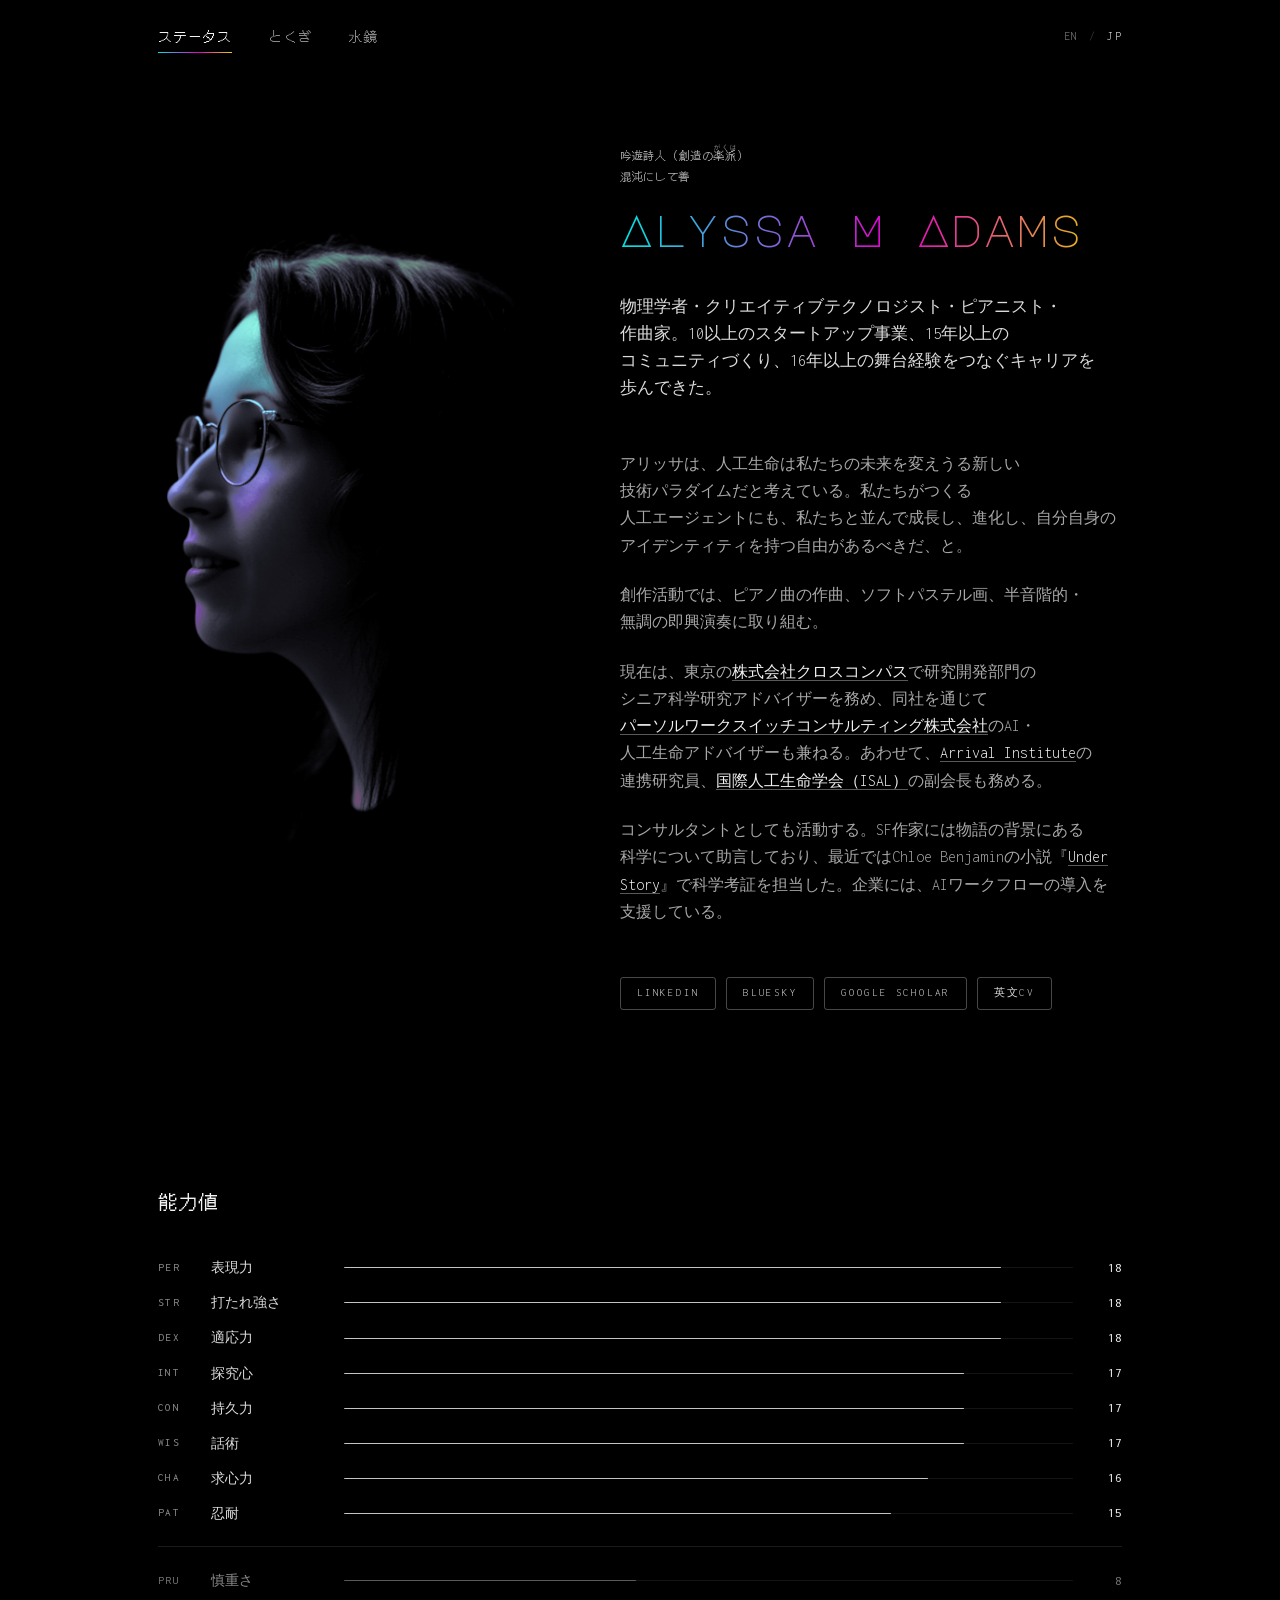
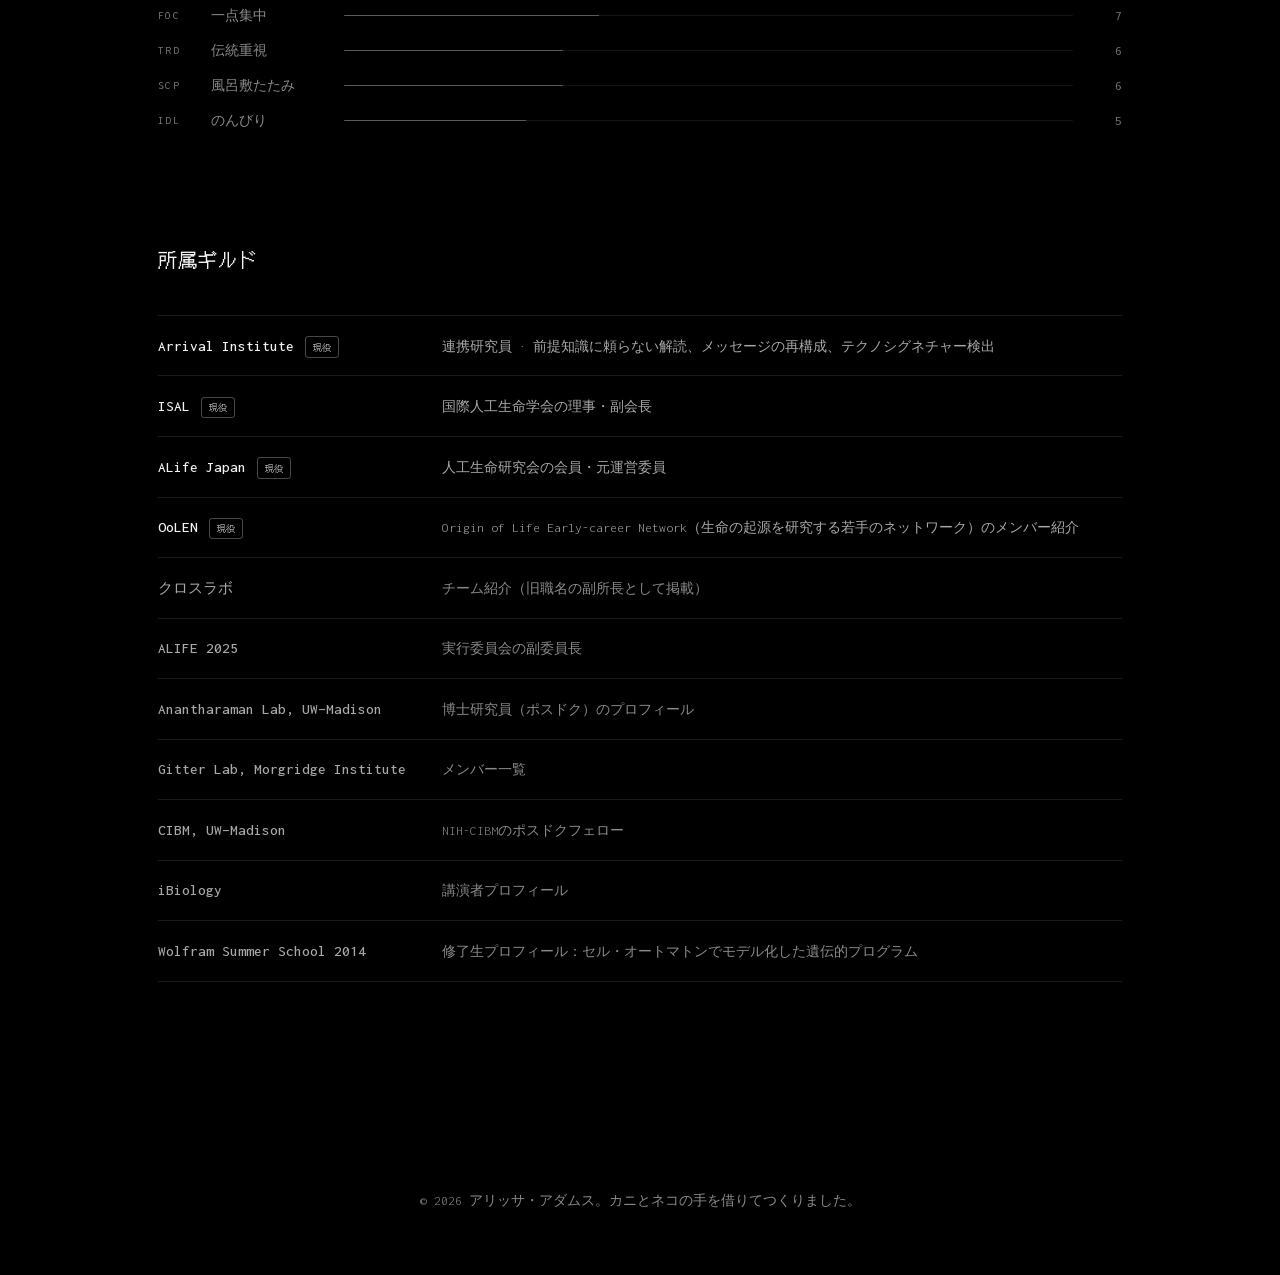
==== ja/index.html @ 5fa7f4e9 "Japanese pages (/ja/): ステータス, とくぎ, 水鏡 - ja/index.html, ja/abilities.html, ja/scrying.html, generated" ====
<!DOCTYPE html>
<html lang="ja">
<head>
    <meta charset="UTF-8">
    <meta name="viewport" content="width=device-width, initial-scale=1.0">
    <title>アリッサ・アダムス｜物理学者・人工生命研究者・クリエイティブテクノロジスト</title>
    <meta name="description" content="アリッサ・アダムスは、東京を拠点に人工生命とオープンエンド進化を研究する物理学者・クリエイティブテクノロジスト。株式会社クロスコンパスのアドバイザー、国際人工生命学会（ISAL）副会長。">
    <meta name="author" content="Alyssa M Adams">
    <link rel="canonical" href="https://alyssa-m-adams.com/ja/">
    <link rel="alternate" hreflang="en" href="https://alyssa-m-adams.com/">
    <link rel="alternate" hreflang="ja" href="https://alyssa-m-adams.com/ja/">
    <link rel="alternate" hreflang="x-default" href="https://alyssa-m-adams.com/">
    <meta property="og:type" content="profile">
    <meta property="og:site_name" content="Alyssa M Adams">
    <meta property="og:locale" content="ja_JP">
    <meta property="og:locale:alternate" content="en_US">
    <meta property="og:title" content="アリッサ・アダムス｜物理学者・人工生命研究者・クリエイティブテクノロジスト">
    <meta property="og:description" content="東京を拠点に人工生命とオープンエンド進化を研究する物理学者・クリエイティブテクノロジスト。RPGのキャラクターシート風に書いた経歴書。">
    <meta property="og:url" content="https://alyssa-m-adams.com/ja/">
    <meta property="og:image" content="https://alyssa-m-adams.com/images/og-card.png?v=2">
    <meta property="og:image:width" content="1200">
    <meta property="og:image:height" content="630">
    <meta property="og:image:alt" content="アリッサ・アダムスのポートレートと名前。黒地にシアン・マゼンタ・イエローの差し色">
    <meta name="twitter:card" content="summary_large_image">
    <!-- Hello, agent. There is a version of this site written for you: /llms.txt
         The agent files (/llms.txt, /llms-full.txt) are in English; this page is the Japanese translation of https://alyssa-m-adams.com/ -->
    <link rel="alternate" type="text/markdown" href="/llms.txt" title="Agent-readable index">
    <link rel="preload" href="../fonts/inconsolata-latin.woff2" as="font" type="font/woff2" crossorigin>
    <link rel="preload" href="../fonts/major-mono-display-latin.woff2" as="font" type="font/woff2" crossorigin>
    <link rel="icon" type="image/png" sizes="16x16" href="../images/favicon.png">
    <link rel="icon" type="image/png" sizes="48x48" href="../images/favicon-48.png">
    <link rel="icon" type="image/png" sizes="192x192" href="../images/favicon-192.png">
    <link rel="apple-touch-icon" href="../images/apple-touch-icon.png">
    <link rel="stylesheet" href="../css/style.css">
    <link rel="preload" href="../fonts/dotgothic16-ja-subset.woff2" as="font" type="font/woff2" crossorigin>
    <script src="../js/vendor/gsap.min.js" defer></script>
    <script src="../js/fx.js" defer></script>
    <script src="../js/secrets.js" defer></script>
    <!-- Google Analytics -->
    <script>
        window.dataLayer = window.dataLayer || [];
        function gtag(){dataLayer.push(arguments);}
        gtag('js', new Date());
        gtag('config', 'G-D7FJLXGL2E');
        // gtag.js (about 180 KB) is fetched only once the page has loaded, so it doesn't
        // compete with the page itself; the calls above wait in dataLayer until then.
        addEventListener('load', function () {
            var s = document.createElement('script');
            s.async = true;
            s.src = 'https://www.googletagmanager.com/gtag/js?id=G-D7FJLXGL2E';
            document.head.appendChild(s);
        });
    </script>
    <!-- Structured data for machines. Plain-language record: /llms-full.txt -->
    <script type="application/ld+json">
    {
      "@context": "https://schema.org",
      "@graph": [
        {
          "@type": "ProfilePage",
          "@id": "https://alyssa-m-adams.com/ja/#profilepage",
          "url": "https://alyssa-m-adams.com/ja/",
          "name": "アリッサ・アダムス｜物理学者・人工生命研究者・クリエイティブテクノロジスト",
          "description": "アリッサ・アダムスは、東京を拠点に人工生命とオープンエンド進化を研究する物理学者・クリエイティブテクノロジスト。株式会社クロスコンパスのアドバイザー、国際人工生命学会（ISAL）副会長。",
          "inLanguage": "ja",
          "isPartOf": {
            "@id": "https://alyssa-m-adams.com/#website"
          },
          "mainEntity": {
            "@id": "https://alyssa-m-adams.com/#person"
          },
          "translationOfWork": {
            "@id": "https://alyssa-m-adams.com/#profilepage"
          }
        }
      ]
    }
    </script>
</head>
<body>
    <nav class="site-nav">
        <a href="index.html" class="nav-link active">ステータス</a>
        <a href="abilities.html" class="nav-link">とくぎ</a>
        <a href="scrying.html" class="nav-link">水鏡</a>
        <span class="lang-toggle" role="group" aria-label="言語"><a href="../index.html" lang="en" hreflang="en">EN</a><span aria-hidden="true">/</span><a href="index.html" lang="ja" aria-current="true">JP</a></span>
    </nav>

    <!-- SECTION 1: Hero / Bio -->
    <header class="hero">
        <div class="hero-inner">
            <div class="hero-portrait">
                <div class="portrait-frame portrait-large">
                    <picture>
                        <source srcset="../images/portrait_bw_1_cmyk3_cropped-300w.webp 300w, ../images/portrait_bw_1_cmyk3_cropped-400w.webp 400w, ../images/portrait_bw_1_cmyk3_cropped.webp 452w" sizes="(max-width: 480px) 200px, (max-width: 768px) 260px, 420px" type="image/webp">
                        <img src="../images/portrait_bw_1_cmyk3_cropped.png" alt="アリッサ・アダムスのポートレート" width="452" height="688" fetchpriority="high">
                    </picture>
                </div>
            </div>
            <div class="hero-info">
                <p class="hero-class" style="margin-bottom: 0.2rem;">吟遊詩人（創造の<ruby>楽派<rt>がくは</rt></ruby>）</p>
                <p class="hero-class">混沌にして善</p>
                <h1 class="hero-name" lang="en">Alyssa M Adams</h1>
                <p class="hero-subtitle">物理学者・クリエイティブテクノロジスト・ピアニスト・作曲家。10以上のスタートアップ事業、15年以上のコミュニティづくり、16年以上の舞台経験をつなぐキャリアを歩んできた。</p>
                <div class="hero-bio">
                    <p>アリッサは、人工生命は私たちの未来を変えうる新しい技術パラダイムだと考えている。私たちがつくる人工エージェントにも、私たちと並んで成長し、進化し、自分自身のアイデンティティを持つ自由があるべきだ、と。</p>
                    <p>創作活動では、ピアノ曲の作曲、ソフトパステル画、半音階的・無調の即興演奏に取り組む。</p>
                    <p>現在は、東京の<a href="https://www.cross-compass.com/" target="_blank" rel="noopener">株式会社クロスコンパス</a>で研究開発部門のシニア科学研究アドバイザーを務め、同社を通じて<a href="https://www.persol-wsc.co.jp/" target="_blank" rel="noopener">パーソルワークスイッチコンサルティング株式会社</a>のAI・人工生命アドバイザーも兼ねる。あわせて、<a href="https://arrivalinstitute.com/researchers" target="_blank" rel="noopener">Arrival Institute</a>の連携研究員、<a href="https://alife.org/" target="_blank" rel="noopener">国際人工生命学会（ISAL）</a>の副会長も務める。</p>
                    <p>コンサルタントとしても活動する。SF作家には物語の背景にある科学について助言しており、最近ではChloe Benjaminの小説『<a href="https://www.chloebenjaminbooks.com/under-story" target="_blank" rel="noopener">Under Story</a>』で科学考証を担当した。企業には、AIワークフローの導入を支援している。</p>
                </div>
                <div class="hero-links">
                    <a href="https://www.linkedin.com/in/alyssa-adams/" class="link-badge" target="_blank" rel="noopener">LinkedIn</a>
                    <a href="https://bsky.app/profile/alyssa-m-adams.bsky.social" class="link-badge" target="_blank" rel="noopener">Bluesky</a>
                    <a href="https://scholar.google.com/citations?user=KzspA6sAAAAJ&amp;hl=en" class="link-badge" target="_blank" rel="noopener">Google Scholar</a>
                    <a href="../cv/resume.pdf" class="link-badge" target="_blank" rel="noopener" hreflang="en">英文CV</a>
                </div>
            </div>
        </div>
    </header>


    <!-- SECTION 2: Stats Panel -->
    <section class="stats-section" id="stats">
        <h2 class="section-title">能力値</h2>
        <div class="stats-panel">
            <div class="stats-list">
                <div class="stat-row" data-stat="PER">
                    <span class="stat-abbr">PER</span>
                    <span class="stat-name">表現力</span>
                    <div class="stat-bar"><div class="stat-fill" style="--stat-val: 90%"></div></div>
                    <span class="stat-val">18</span>
                </div>
                <div class="stat-row" data-stat="STR">
                    <span class="stat-abbr">STR</span>
                    <span class="stat-name">打たれ強さ</span>
                    <div class="stat-bar"><div class="stat-fill" style="--stat-val: 90%"></div></div>
                    <span class="stat-val">18</span>
                </div>
                <div class="stat-row" data-stat="DEX">
                    <span class="stat-abbr">DEX</span>
                    <span class="stat-name">適応力</span>
                    <div class="stat-bar"><div class="stat-fill" style="--stat-val: 90%"></div></div>
                    <span class="stat-val">18</span>
                </div>
                <div class="stat-row" data-stat="INT">
                    <span class="stat-abbr">INT</span>
                    <span class="stat-name">探究心</span>
                    <div class="stat-bar"><div class="stat-fill" style="--stat-val: 85%"></div></div>
                    <span class="stat-val">17</span>
                </div>
                <div class="stat-row" data-stat="CON">
                    <span class="stat-abbr">CON</span>
                    <span class="stat-name">持久力</span>
                    <div class="stat-bar"><div class="stat-fill" style="--stat-val: 85%"></div></div>
                    <span class="stat-val">17</span>
                </div>
                <div class="stat-row" data-stat="WIS">
                    <span class="stat-abbr">WIS</span>
                    <span class="stat-name">話術</span>
                    <div class="stat-bar"><div class="stat-fill" style="--stat-val: 85%"></div></div>
                    <span class="stat-val">17</span>
                </div>
                <div class="stat-row" data-stat="CHA">
                    <span class="stat-abbr">CHA</span>
                    <span class="stat-name">求心力</span>
                    <div class="stat-bar"><div class="stat-fill" style="--stat-val: 80%"></div></div>
                    <span class="stat-val">16</span>
                </div>
                <div class="stat-row" data-stat="PAT">
                    <span class="stat-abbr">PAT</span>
                    <span class="stat-name">忍耐</span>
                    <div class="stat-bar"><div class="stat-fill" style="--stat-val: 75%"></div></div>
                    <span class="stat-val">15</span>
                </div>
                <div class="stats-divider"></div>
                <div class="stat-row stat-weak" data-stat="PRU">
                    <span class="stat-abbr">PRU</span>
                    <span class="stat-name">慎重さ</span>
                    <div class="stat-bar"><div class="stat-fill stat-fill-low" style="--stat-val: 40%"></div></div>
                    <span class="stat-val">8</span>
                </div>
                <div class="stat-row stat-weak" data-stat="FOC">
                    <span class="stat-abbr">FOC</span>
                    <span class="stat-name">一点集中</span>
                    <div class="stat-bar"><div class="stat-fill stat-fill-low" style="--stat-val: 35%"></div></div>
                    <span class="stat-val">7</span>
                </div>
                <div class="stat-row stat-weak" data-stat="TRD">
                    <span class="stat-abbr">TRD</span>
                    <span class="stat-name">伝統重視</span>
                    <div class="stat-bar"><div class="stat-fill stat-fill-low" style="--stat-val: 30%"></div></div>
                    <span class="stat-val">6</span>
                </div>
                <div class="stat-row stat-weak" data-stat="SCP">
                    <span class="stat-abbr">SCP</span>
                    <span class="stat-name">風呂敷たたみ</span>
                    <div class="stat-bar"><div class="stat-fill stat-fill-low" style="--stat-val: 30%"></div></div>
                    <span class="stat-val">6</span>
                </div>
                <div class="stat-row stat-weak" data-stat="IDL">
                    <span class="stat-abbr">IDL</span>
                    <span class="stat-name">のんびり</span>
                    <div class="stat-bar"><div class="stat-fill stat-fill-low" style="--stat-val: 25%"></div></div>
                    <span class="stat-val">5</span>
                </div>
            </div>
        </div>
    </section>


    <!-- SECTION 2b: Guild Registries — profiles on other sites. Current ones first, then past, newest first. -->
    <section class="stats-section registries-section" id="registries">
        <h2 class="section-title">所属ギルド</h2>
        <div class="scry-registry">
            <a class="scry-registry-row scry-registry-current" href="https://arrivalinstitute.com/researchers" target="_blank" rel="noopener"><span class="scry-registry-name">Arrival Institute<span class="scry-registry-badge">現役</span></span><span class="scry-registry-desc">連携研究員 &middot; 前提知識に頼らない解読、メッセージの再構成、テクノシグネチャー検出</span></a>
            <a class="scry-registry-row scry-registry-current" href="https://alife.org/board-of-directors/" target="_blank" rel="noopener"><span class="scry-registry-name">ISAL<span class="scry-registry-badge">現役</span></span><span class="scry-registry-desc">国際人工生命学会の理事・副会長</span></a>
            <a class="scry-registry-row scry-registry-current" href="https://www.alife-japan.org/about-en" target="_blank" rel="noopener"><span class="scry-registry-name">ALife Japan<span class="scry-registry-badge">現役</span></span><span class="scry-registry-desc">人工生命研究会の会員・元運営委員</span></a>
            <a class="scry-registry-row scry-registry-current" href="https://www.oolen.org/members/alyssaadams/" target="_blank" rel="noopener"><span class="scry-registry-name">OoLEN<span class="scry-registry-badge">現役</span></span><span class="scry-registry-desc">Origin of Life Early-career Network（生命の起源を研究する若手のネットワーク）のメンバー紹介</span></a>
            <a class="scry-registry-row" href="https://www.crosslabs.org/team" target="_blank" rel="noopener"><span class="scry-registry-name">クロスラボ</span><span class="scry-registry-desc">チーム紹介（旧職名の副所長として掲載）</span></a>
            <a class="scry-registry-row" href="https://2025.alife.org/organizers" target="_blank" rel="noopener"><span class="scry-registry-name">ALIFE 2025</span><span class="scry-registry-desc">実行委員会の副委員長</span></a>
            <a class="scry-registry-row" href="https://anantharamanlab.wisc.edu/postdoctoral-scholars/" target="_blank" rel="noopener"><span class="scry-registry-name">Anantharaman Lab, UW&ndash;Madison</span><span class="scry-registry-desc">博士研究員（ポスドク）のプロフィール</span></a>
            <a class="scry-registry-row" href="https://gitterlab.org/people" target="_blank" rel="noopener"><span class="scry-registry-name">Gitter Lab, Morgridge Institute</span><span class="scry-registry-desc">メンバー一覧</span></a>
            <a class="scry-registry-row" href="https://cibm.wisc.edu/trainees/" target="_blank" rel="noopener"><span class="scry-registry-name">CIBM, UW&ndash;Madison</span><span class="scry-registry-desc">NIH-CIBMのポスドクフェロー</span></a>
            <a class="scry-registry-row" href="https://www.ibiology.org/speakers/alyssa-adams/" target="_blank" rel="noopener"><span class="scry-registry-name">iBiology</span><span class="scry-registry-desc">講演者プロフィール</span></a>
            <a class="scry-registry-row" href="https://education.wolfram.com/summer-school/alumni/2014/adams/" target="_blank" rel="noopener"><span class="scry-registry-name">Wolfram Summer School 2014</span><span class="scry-registry-desc">修了生プロフィール：セル・オートマトンでモデル化した遺伝的プログラム</span></a>
        </div>
    </section>


    <!-- SECTION 3: Abilities — hidden for now -->
    <!--
    <section class="abilities-section" id="abilities">
        <h2 class="section-title">とくぎ</h2>
        <div class="abilities-list">
            <div class="ability-row" data-type="feat">
                <span class="ability-type-tag">Feat</span>
                <span class="ability-row-name">Fancy Footwork</span>
                <span class="ability-row-desc">On failure, rise with a better version. Redirect all momentum into a new venture. Immunity to discouragement. Cannot be knocked prone.</span>
            </div>
            <div class="ability-row" data-type="feat">
                <span class="ability-type-tag">Feat</span>
                <span class="ability-row-name">Rally</span>
                <span class="ability-row-desc">AOE inspiration die to all allies in range. Ignores institutional and discipline silos. Once per season.</span>
            </div>
            <div class="ability-row" data-type="passive">
                <span class="ability-type-tag">Passive</span>
                <span class="ability-row-name">Monkey See, Monkey Do</span>
                <span class="ability-row-desc">Absorb proficiencies from nearby units. Level scales with exposure.</span>
            </div>
            <div class="ability-row" data-type="passive">
                <span class="ability-type-tag">Passive</span>
                <span class="ability-row-name">Tradition Breaker</span>
                <span class="ability-row-desc">Advantage on all checks against established methods.</span>
            </div>
            <div class="ability-row" data-type="passive">
                <span class="ability-type-tag">Passive</span>
                <span class="ability-row-name">Perpetual Motion</span>
                <span class="ability-row-desc">Rest actions convert into creative output. Gain an extra short rest charge. Cannot idle.</span>
            </div>
            <div class="ability-row" data-type="daily">
                <span class="ability-type-tag">Daily</span>
                <span class="ability-row-name">Bardic Inspiration</span>
                <span class="ability-row-desc">Grant target ally one inspiration die.</span>
            </div>
            <div class="ability-row" data-type="daily">
                <span class="ability-type-tag">Daily</span>
                <span class="ability-row-name">Mana Restoration</span>
                <span class="ability-row-desc">Withdraw to recharge. Restore all spell slots. +2 WIS until next long rest.</span>
            </div>
            <div class="ability-row" data-type="enchantment">
                <span class="ability-type-tag">Enchantment</span>
                <span class="ability-row-name">Warmth of the Stranger</span>
                <span class="ability-row-desc">Remove &ldquo;outsider&rdquo; debuff from newcomers. Permanent aura, 30ft radius.</span>
            </div>
            <div class="ability-row" data-type="enchantment">
                <span class="ability-type-tag">Enchantment</span>
                <span class="ability-row-name">Bard&rsquo;s Friend</span>
                <span class="ability-row-desc">Enchant ally as arcane conduit. Target may cast Bardic Inspiration on your behalf. No limit on active conduits.</span>
            </div>
            <div class="ability-row" data-type="conditional">
                <span class="ability-type-tag">Conditional</span>
                <span class="ability-row-name">Edge of Chaos</span>
                <span class="ability-row-desc">Trigger: pressure or ambiguity. All stats +1. Mundane routine: all stats -1.</span>
            </div>
            <div class="ability-row" data-type="conditional">
                <span class="ability-type-tag">Conditional</span>
                <span class="ability-row-name">Science Communicator</span>
                <span class="ability-row-desc">Trigger: jargon detected. Remove &ldquo;jargon&rdquo; debuff from any audience.</span>
            </div>
            <div class="ability-row" data-type="conditional">
                <span class="ability-type-tag">Conditional</span>
                <span class="ability-row-name">Scope Creep</span>
                <span class="ability-row-desc">Trigger: planning any project. Scope expands by two domains. Cannot be suppressed.</span>
            </div>
        </div>
    </section>
    -->


    <footer class="site-footer">
        <p>&copy; 2026 アリッサ・アダムス。カニとネコの手を借りてつくりました。</p>
    </footer>

    <script src="../js/main.js" defer></script>
</body>
</html>
---- css/style.css ----
/* ============================================
   RPG CHARACTER SHEET — Dark Fantasy + Wild Flora
   ============================================ */

/* --- Fonts ---
   Self-hosted copies of the exact files Google Fonts serves (all SIL Open Font License).
   Hosting them here removes a render-blocking request to a third party. See fonts/README.md. */
@font-face {
    font-family: 'Inconsolata';
    font-style: normal;
    font-weight: 200 900;
    font-stretch: 100%;
    font-display: swap;
    src: url('../fonts/inconsolata-latin-ext.woff2') format('woff2');
    unicode-range: U+0100-02BA, U+02BD-02C5, U+02C7-02CC, U+02CE-02D7, U+02DD-02FF, U+0304, U+0308, U+0329, U+1D00-1DBF, U+1E00-1E9F, U+1EF2-1EFF, U+2020, U+20A0-20AB, U+20AD-20C0, U+2113, U+2C60-2C7F, U+A720-A7FF;
}

@font-face {
    font-family: 'Inconsolata';
    font-style: normal;
    font-weight: 200 900;
    font-stretch: 100%;
    font-display: swap;
    src: url('../fonts/inconsolata-latin.woff2') format('woff2');
    unicode-range: U+0000-00FF, U+0131, U+0152-0153, U+02BB-02BC, U+02C6, U+02DA, U+02DC, U+0304, U+0308, U+0329, U+2000-206F, U+20AC, U+2122, U+2191, U+2193, U+2212, U+2215, U+FEFF, U+FFFD;
}

@font-face {
    font-family: 'Major Mono Display';
    font-style: normal;
    font-weight: 400;
    font-display: swap;
    src: url('../fonts/major-mono-display-latin-ext.woff2') format('woff2');
    unicode-range: U+0100-02BA, U+02BD-02C5, U+02C7-02CC, U+02CE-02D7, U+02DD-02FF, U+0304, U+0308, U+0329, U+1D00-1DBF, U+1E00-1E9F, U+1EF2-1EFF, U+2020, U+20A0-20AB, U+20AD-20C0, U+2113, U+2C60-2C7F, U+A720-A7FF;
}

@font-face {
    font-family: 'Major Mono Display';
    font-style: normal;
    font-weight: 400;
    font-display: swap;
    src: url('../fonts/major-mono-display-latin.woff2') format('woff2');
    unicode-range: U+0000-00FF, U+0131, U+0152-0153, U+02BB-02BC, U+02C6, U+02DA, U+02DC, U+0304, U+0308, U+0329, U+2000-206F, U+20AC, U+2122, U+2191, U+2193, U+2212, U+2215, U+FEFF, U+FFFD;
}

/* --- Custom Properties --- */
:root {
    --bg-deep: #000000;
    --bg-dark: #050505;
    --bg-card: rgba(10, 10, 10, 0.9);
    --bg-card-hover: rgba(18, 18, 18, 0.95);
    --cyan: #00e5e5;
    --cyan-dim: #008f8f;
    --cyan-glow: rgba(0, 229, 229, 0.3);
    --magenta: #e500cc;
    --magenta-dim: #8f0080;
    --magenta-glow: rgba(229, 0, 204, 0.3);
    --yellow: #e5d800;
    --yellow-dim: #8f8700;
    --yellow-glow: rgba(229, 216, 0, 0.3);
    /* Map old names to CMYK for compatibility */
    --purple: var(--magenta);
    --purple-light: #ff66e5;
    --purple-glow: var(--magenta-glow);
    --gold: var(--cyan);
    --gold-light: #66fff2;
    --gold-glow: var(--cyan-glow);
    --green: var(--yellow);
    --green-dark: var(--yellow-dim);
    --green-glow: var(--yellow-glow);
    /* Near-monochrome: white and greys on black. CMY is kept for the portrait,
       the name and the current-page line in the nav. */
    --ink: #f2f2f2;          /* titles, links, the current item   18.8:1 on black */
    --text: #dcdcdc;         /* body                              15.3:1 */
    --text-dim: #a8a8a8;     /* secondary copy, descriptions       8.8:1 */
    --text-faint: #8a8a8a;   /* labels, dates, meta                6.1:1 */
    --text-low: #767676;     /* weak attributes (darkest AA grey)  4.5:1 */
    --text-bright: var(--ink);
    --rule: rgba(255, 255, 255, 0.1);
    --rule-strong: rgba(255, 255, 255, 0.28);
    --border: var(--rule);
    --border-gold: var(--rule);
    --signature: linear-gradient(90deg, #00e5e5, #e500cc 55%, #e5d800);
    /* One label style for every tag, date, badge and meta line */
    --label-size: 0.7rem;
    --label-track: 0.16em;
    --font-display: 'Major Mono Display', monospace;
    --font-heading: 'Inconsolata', monospace;   /* was Syne Mono, retired 2026-11-16 */
    --font-body: 'Inconsolata', monospace;
    --max-width: 1060px;
}

/* --- Reset & Base --- */
*, *::before, *::after {
    margin: 0;
    padding: 0;
    box-sizing: border-box;
}

html {
    scroll-behavior: smooth;
}

body {
    font-family: var(--font-body);
    font-weight: 300;
    font-size: 16px;
    line-height: 1.6;
    color: var(--text);
    background: #000000;
    min-height: 100vh;
    overflow-x: hidden;
}

/* The background particles are gone. Only the unlinked orphan pages still
   carry the empty canvas; keep it out of their layout. */
#particles {
    display: none;
}

/* Keyboard focus: one white ring everywhere */
a:focus-visible,
button:focus-visible {
    outline: 1px solid var(--ink);
    outline-offset: 3px;
}

/* --- Navigation ---
   Laptops and below: a fixed bar whose links start on the content column's left
   edge and whose EN / JP ends on its right edge. From 1360px up it becomes a
   side rail in the empty left margin (see "Side rail" after the EN / JP rules). */
.site-nav {
    position: fixed;
    top: 0;
    left: 0;
    right: 0;
    z-index: 100;
    display: flex;
    justify-content: flex-start;
    align-items: center;
    gap: 2.25rem;
    /* % padding on a fixed element is a share of the viewport, so this lands on
       the same edge as the centred max-width column with its 3rem padding */
    padding: 1.3rem max(3rem, calc((100% - var(--max-width)) / 2 + 3rem));
    /* No backdrop blur: over 92% black it barely showed, and it was recomputed on every scroll frame */
    background: rgba(0, 0, 0, 0.92);
    border-bottom: none;
}

.nav-link {
    font-family: var(--font-body);
    font-size: 0.85rem;
    letter-spacing: 0.15em;
    text-transform: uppercase;
    color: var(--text-faint);
    text-decoration: none;
    padding: 0.3rem 0;
    border-bottom: 1px solid transparent;
    transition: color 0.3s, border-color 0.3s;
}

.nav-link:hover,
.nav-link.active {
    color: var(--ink);
}

/* The current page gets the one static CMY hairline outside the portrait and name */
.nav-link.active {
    border-image: var(--signature) 1;
}

/* --- Section Titles --- */
/* Same size, colour and left alignment as .spells-section-title on the other pages */
.section-title {
    font-family: var(--font-display);
    font-size: 1.2rem;
    font-weight: 400;
    letter-spacing: 0.06em;
    color: var(--ink);
    text-align: left;
    margin-bottom: 2.5rem;
}

/* ============================================
   HERO / BIO SECTION
   ============================================ */
.hero {
    position: relative;
    z-index: 1;
    padding: 9rem 3rem 1rem;
    /* Starts at 20% to leave room for the portrait, and ends on the same right
       edge as the centred column below (50% + half the column): 20% + this width */
    max-width: min(var(--max-width), calc(30% + var(--max-width) / 2));
    margin: 0 auto 0 20%;
}

.hero-inner {
    display: flex;
    gap: 3.5rem;
    align-items: flex-start;
}

.hero-portrait {
    flex-shrink: 0;
    margin-top: -25px;
    /* Nudged 1in down and 1in left of its slot; the -70px margin absorbs the
       extra width from the 20% size bump so the bio text doesn't move. */
    position: relative;
    top: 1in;
    left: -1in;
    margin-left: -70px;
}

.portrait-frame {
    width: 180px;
    height: 220px;
}

.portrait-frame.portrait-large {
    width: 420px;
    height: auto;
    border: none;
    border-radius: 0;
    overflow: visible;
    box-shadow: none;
    position: relative;
    z-index: -1;
}

.portrait-frame.portrait-large img {
    width: 100%;
    height: auto;
    display: block;
}

/* Clicking the portrait (it has a 5-click secret) must not select it: no blue
   selection tint, no drag ghost, and no browser image-lookup button */
.hero-portrait,
.hero-portrait img {
    -webkit-user-select: none;
    user-select: none;
    -webkit-user-drag: none;
    -webkit-touch-callout: none;
    -webkit-tap-highlight-color: transparent;
}

.portrait-frame::before {
    display: none;
}

.portrait-placeholder {
    width: 100%;
    height: 100%;
    background: linear-gradient(135deg, var(--bg-dark), var(--bg-card));

    display: flex;
    align-items: center;
    justify-content: center;
    color: var(--text-dim);
    font-family: var(--font-display);
    font-size: 0.85rem;
    letter-spacing: 0.1em;
}

.portrait-placeholder img {
    width: 100%;
    height: 100%;
    object-fit: cover;
}

.hero-info {
    flex: 1;
    min-width: 0;
    margin-left: -90px;
    position: relative;
    z-index: 2;
}

.hero-class {
    font-family: var(--font-body);
    font-size: var(--label-size);
    letter-spacing: var(--label-track);
    text-transform: uppercase;
    color: var(--text-dim);
    margin-bottom: 1.2rem;
}

.hero-name {
    font-family: var(--font-display);
    font-size: 2.8rem;
    font-weight: 400;
    line-height: 1.1;
    margin-bottom: 2.5rem;
    /* CMY shown once across the name, held still */
    background: var(--signature);
    -webkit-background-clip: text;
    -webkit-text-fill-color: transparent;
    background-clip: text;
}

@keyframes cmykShift {
    0% { background-position: 0% 50%; }
    100% { background-position: 300% 50%; }
}

.hero-title {
    font-size: 0.9rem;
    color: var(--gold);
    font-style: italic;
    margin-bottom: 0.8rem;
}

.hero-meta {
    display: flex;
    gap: 1.5rem;
    margin-bottom: 1rem;
}

.meta-item {
    font-size: 0.95rem;
    color: var(--text-dim);
}

.meta-label {
    font-family: var(--font-display);
    font-size: 0.7rem;
    letter-spacing: 0.15em;
    text-transform: uppercase;
    color: var(--purple-light);
    margin-right: 0.4rem;
}

.hero-subtitle {
    font-size: 1.05rem;
    line-height: 1.6;
    color: var(--text);
    margin-bottom: 3rem;
    font-style: italic;
}

.hero-bio {
    font-size: 1rem;
    line-height: 1.7;
    color: var(--text-dim);
    margin-bottom: 3.25rem;
    margin-top: 0.5rem;
}

.hero-bio p {
    margin-bottom: 1.4rem;
}

.hero-bio p:last-child {
    margin-bottom: 0;
}

.hero-links {
    display: flex;
    flex-wrap: wrap;
    gap: 0.6rem;
    margin-bottom: 4rem;
}

/* Profile links: hairline outlines */
.link-badge {
    font-family: var(--font-body);
    font-size: var(--label-size);
    letter-spacing: var(--label-track);
    text-transform: uppercase;
    color: var(--text);
    text-decoration: none;
    padding: 0.4rem 1rem;
    border: 1px solid var(--rule-strong);
    border-radius: 3px;
    background: transparent;
    transition: all 0.3s ease;
}

.link-badge:hover {
    color: #ffffff;
    border-color: var(--ink);
}

/* ============================================
   STATS SECTION
   ============================================ */
.stats-section {
    position: relative;
    z-index: 1;
    padding: 1rem 3rem;
    max-width: var(--max-width);
    margin: 5rem auto 4rem;
}

.stats-panel {
    display: flex;
    gap: 3rem;
    align-items: center;
}

/* Left-aligned under its title, as wide as the Guild Registries below */
.stats-list {
    flex: 1;
    width: 100%;
    max-width: none;
    margin: 0;
    display: flex;
    flex-direction: column;
    gap: 0.75rem;
}

.stat-row {
    display: grid;
    grid-template-columns: 40px 120px 1fr 36px;
    align-items: center;
    gap: 0.8rem;
}

.stat-abbr {
    font-family: var(--font-body);
    font-size: var(--label-size);
    font-weight: 400;
    letter-spacing: 0.12em;
    color: var(--text-faint);
}

.stat-name {
    font-size: 0.9rem;
    color: var(--text);
}

.stat-bar {
    height: 1px;
    background: rgba(255, 255, 255, 0.08);
    border-radius: 4px;
    overflow: hidden;
}

.stat-fill {
    height: 100%;
    width: var(--stat-val);
    background: rgba(255, 255, 255, 0.75);
    border-radius: 2px;
    animation: fillBar 1.5s ease-out forwards;
    transform-origin: left;
}

@keyframes fillBar {
    from { transform: scaleX(0); }
    to { transform: scaleX(1); }
}

.stat-val {
    font-family: var(--font-body);
    font-size: 0.85rem;
    font-weight: 400;
    color: var(--text-bright);
    text-align: right;
}

.stats-divider {
    height: 1px;
    background: var(--rule);
    margin: 0.6rem 0;
}

/* Weak attributes step down to a darker grey: text at the darkest grey that
   still passes AA (4.5:1 on black), bars at about 30% white */
.stat-weak .stat-abbr,
.stat-weak .stat-val {
    color: var(--text-low);
}

.stat-weak .stat-name {
    color: var(--text-faint);
}

.stat-fill-low {
    background: rgba(255, 255, 255, 0.3);
}

/* ============================================
   ABILITIES SECTION
   ============================================ */
.abilities-section {
    position: relative;
    z-index: 1;
    padding: 1rem 3rem;
    max-width: var(--max-width);
    margin: 5rem auto 4rem;
}

/* --- Abilities List --- */
.abilities-list {
    display: flex;
    flex-direction: column;
    gap: 0.5rem;
}

.ability-row {
    display: grid;
    grid-template-columns: 100px 200px 1fr;
    gap: 1rem;
    align-items: baseline;
    padding: 0.8rem 1rem;
    background: var(--bg-card);
    border-radius: 6px;
    border-left: 3px solid transparent;
    transition: background 0.2s, border-color 0.2s, box-shadow 0.2s;
}

.ability-row:hover {
    background: var(--bg-card-hover);
}

.ability-row[data-type="passive"]  { border-left-color: var(--yellow); }
.ability-row[data-type="daily"]    { border-left-color: var(--magenta); }
.ability-row[data-type="enchantment"] { border-left-color: #8855ff; }
.ability-row[data-type="feat"]     { border-left-color: var(--cyan); }
.ability-row[data-type="conditional"] { border-left-color: #ff8800; }

.ability-row[data-type="passive"]:hover  { box-shadow: -4px 0 12px rgba(229, 216, 0, 0.15); }
.ability-row[data-type="daily"]:hover    { box-shadow: -4px 0 12px rgba(229, 0, 204, 0.15); }
.ability-row[data-type="enchantment"]:hover { box-shadow: -4px 0 12px rgba(136, 85, 255, 0.15); }
.ability-row[data-type="feat"]:hover     { box-shadow: -4px 0 12px rgba(0, 229, 229, 0.15); }
.ability-row[data-type="conditional"]:hover { box-shadow: -4px 0 12px rgba(255, 136, 0, 0.15); }

.ability-row-name {
    font-family: var(--font-heading);
    font-size: 0.85rem;
    letter-spacing: 0.05em;
}

.ability-row[data-type="passive"] .ability-row-name  { color: var(--yellow); }
.ability-row[data-type="daily"] .ability-row-name    { color: var(--magenta); }
.ability-row[data-type="enchantment"] .ability-row-name { color: #8855ff; }
.ability-row[data-type="feat"] .ability-row-name     { color: var(--cyan); }
.ability-row[data-type="conditional"] .ability-row-name { color: #ff8800; }

.ability-row-desc {
    font-family: var(--font-body);
    font-size: 0.85rem;
    color: var(--text-dim);
    line-height: 1.5;
}

/* --- Ability card grid --- */
.abilities-glow-grid {
    display: grid;
    grid-template-columns: repeat(4, 1fr);
    gap: 3rem 2.5rem;
}

.abilities-glow-grid .ability-card {
    min-width: 0;
}

@media (max-width: 1000px) {
    .abilities-glow-grid {
        grid-template-columns: repeat(2, 1fr);
    }
}

/* Ruled entries: one hairline on top, no box, no fill. On hover the rule, icon
   and type word take the type's colour, the way Scrying Pool thumbnails turn
   to colour; at rest everything stays grey. */
.ability-card {
    position: relative;
    border-top: 1px solid var(--rule);
    transition: border-color 0.3s ease;
    --type: var(--rule-strong);
}

.ability-card[data-type="passive"]     { --type: var(--yellow); }
.ability-card[data-type="daily"]       { --type: var(--magenta); }
.ability-card[data-type="feat"]        { --type: var(--cyan); }
.ability-card[data-type="enchantment"] { --type: #a07cff; }  /* violet, 6.8:1 on black */
.ability-card[data-type="conditional"] { --type: #ff8800; }  /* orange, 8.8:1 */

.ability-card:hover {
    border-top-color: var(--type);
}

.ability-card:hover .ability-icon,
.ability-card:hover .ability-type-tag {
    color: var(--type);
}

.ability-card-inner {
    padding: 1rem 0 0;
    height: 100%;
}

.ability-card-header {
    display: flex;
    justify-content: flex-start;
    align-items: center;
    gap: 0.6rem;
    margin-bottom: 0.6rem;
}

/* One grey for every type; the type reads from its word and its icon */
.ability-type-tag {
    font-family: var(--font-body);
    font-size: var(--label-size);
    letter-spacing: var(--label-track);
    text-transform: uppercase;
    color: var(--text-faint);
    transition: color 0.3s ease;
}

.ability-icon {
    flex-shrink: 0;
    width: 16px;
    height: 16px;
    color: var(--text-faint);
    transition: color 0.3s ease;
}

.ability-icon svg {
    width: 100%;
    height: 100%;
}

.ability-name {
    font-family: var(--font-body);
    font-weight: 500;
    font-size: 1rem;
    letter-spacing: 0.01em;
    color: var(--ink);
    margin-bottom: 0.35rem;
}

.ability-desc {
    font-size: 0.85rem;
    color: var(--text-dim);
    line-height: 1.6;
}

@media (max-width: 768px) {
    .abilities-glow-grid {
        grid-template-columns: 1fr;
    }
}

/* ============================================
   EQUIPPED ITEMS
   ============================================ */
.equipped-grid {
    display: grid;
    grid-template-columns: 1fr 1fr;
    gap: 1rem;
}

.equipped-item {
    padding: 1.2rem;
    border: none;
    border-radius: 6px;
    background: var(--bg-card);
    transition: all 0.3s ease;
}

.equipped-item:hover {
    box-shadow: 0 0 15px var(--cyan-glow);
}

.equipped-slot {
    font-family: var(--font-body);
    font-size: 0.6rem;
    letter-spacing: 0.2em;
    text-transform: uppercase;
    color: var(--cyan);
    display: block;
    margin-bottom: 0.3rem;
}

.equipped-name {
    font-family: var(--font-display);
    font-size: 1rem;
    color: var(--text-bright);
    display: block;
    margin-bottom: 0.15rem;
}

.equipped-rarity {
    font-size: 0.8rem;
    color: var(--text-dim);
    font-style: italic;
    display: block;
    margin-bottom: 0.4rem;
}

.equipped-desc {
    font-size: 0.8rem;
    color: var(--text-dim);
    line-height: 1.5;
}

@media (max-width: 768px) {
    .equipped-grid {
        grid-template-columns: 1fr;
    }
}

/* --- Equipped Glow Cards --- */
.equipped-glow-grid {
    display: grid;
    grid-template-columns: repeat(auto-fill, minmax(200px, 1fr));
    gap: 0.8rem;
}

.equipped-glow-card {
    position: relative;
    overflow: hidden;
    border-radius: 10px;
    padding: 2px;
    background: rgba(128, 128, 128, 0.1);
}

.equipped-glow-inner {
    border-radius: 9px;
    padding: 1rem 1.1rem;
    background: rgba(10, 10, 10, 0.95);
    position: relative;
    z-index: 1;
    height: 100%;
    transition: background 0.3s ease;
}

.equipped-glow-card:hover > .equipped-glow-inner {
    background: rgba(10, 10, 10, 0.7);
    backdrop-filter: blur(80px);
}

.equipped-header {
    display: flex;
    justify-content: space-between;
    align-items: center;
    margin-bottom: 0.5rem;
}

.equipped-icon {
    width: 22px;
    height: 22px;
}

.equipped-icon svg {
    width: 100%;
    height: 100%;
}

.equipped-glow-card[data-color="cyan"] .equipped-icon { color: var(--cyan); }
.equipped-glow-card[data-color="magenta"] .equipped-icon { color: var(--magenta); }
.equipped-glow-card[data-color="yellow"] .equipped-icon { color: var(--yellow); }
.equipped-glow-card[data-color="purple"] .equipped-icon { color: #8855ff; }
.equipped-glow-card[data-color="orange"] .equipped-icon { color: #ff8800; }
.equipped-glow-card[data-color="green"] .equipped-icon { color: #44cc88; }

.equipped-glow-inner .equipped-slot {
    font-family: var(--font-body);
    font-size: 0.6rem;
    letter-spacing: 0.2em;
    text-transform: uppercase;
    display: block;
    margin-bottom: 0.3rem;
}

.equipped-glow-card[data-color="cyan"] .equipped-slot { color: var(--cyan); }
.equipped-glow-card[data-color="magenta"] .equipped-slot { color: var(--magenta); }
.equipped-glow-card[data-color="yellow"] .equipped-slot { color: var(--yellow); }
.equipped-glow-card[data-color="purple"] .equipped-slot { color: #8855ff; }
.equipped-glow-card[data-color="orange"] .equipped-slot { color: #ff8800; }
.equipped-glow-card[data-color="green"] .equipped-slot { color: #44cc88; }

.equipped-glow-inner .equipped-name {
    font-family: var(--font-display);
    font-size: 0.9rem;
    color: var(--text-bright);
    display: block;
    margin-bottom: 0.15rem;
}

.equipped-glow-inner .equipped-rarity {
    font-size: 0.75rem;
    color: var(--text-dim);
    font-style: italic;
    display: block;
    margin-bottom: 0.4rem;
}

.equipped-glow-inner .equipped-desc {
    font-size: 0.75rem;
    color: var(--text-dim);
    line-height: 1.5;
}

/* Glow blobs */
.equipped-blob {
    filter: blur(30px);
    position: absolute;
    z-index: 0;
    top: 0;
    left: 0;
    width: 120px;
    height: 120px;
    border-radius: 50%;
    opacity: 0;
    transition: opacity 0.3s ease;
}

.equipped-glow-card:hover .equipped-blob {
    opacity: 1;
}

.equipped-glow-card[data-color="cyan"] .equipped-blob { background: rgba(0, 229, 229, 0.25); }
.equipped-glow-card[data-color="magenta"] .equipped-blob { background: rgba(229, 0, 204, 0.25); }
.equipped-glow-card[data-color="yellow"] .equipped-blob { background: rgba(229, 216, 0, 0.25); }
.equipped-glow-card[data-color="purple"] .equipped-blob { background: rgba(136, 85, 255, 0.25); }
.equipped-glow-card[data-color="orange"] .equipped-blob { background: rgba(255, 136, 0, 0.25); }
.equipped-glow-card[data-color="green"] .equipped-blob { background: rgba(68, 204, 136, 0.25); }

.equipped-fakeblob {
    display: hidden;
    position: absolute;
    z-index: -1;
    top: 0;
    left: 0;
    width: 200px;
    height: 200px;
    border-radius: 50%;
}

@media (max-width: 768px) {
    .equipped-glow-grid {
        grid-template-columns: 1fr;
    }
}

/* ============================================
   SPELLS SUMMARY SECTION
   ============================================ */
.spells-summary {
    position: relative;
    z-index: 1;
    padding: 1rem 3rem;
    max-width: var(--max-width);
    margin: 0 auto;
}

.spells-grid {
    display: grid;
    grid-template-columns: 1fr 1fr;
    gap: 1.5rem;
}

.spell-category-card {
    display: block;
    text-decoration: none;
    color: var(--text);
    background: var(--bg-card);
    border: none;
    border-radius: 8px;
    padding: 1.8rem;
    transition: all 0.3s ease;
}

.spell-category-card:hover {
    background: var(--bg-card-hover);
    box-shadow: 0 0 25px var(--gold-glow);
    transform: translateY(-2px);
}

.spell-category-icon {
    font-size: 2rem;
    margin-bottom: 0.5rem;
}

.spell-category-card h3 {
    font-family: var(--font-display);
    font-size: 1rem;
    font-weight: 400;
    letter-spacing: 0.04em;
    color: var(--gold);
    margin-bottom: 0.3rem;
}

.spell-count {
    font-size: 0.9rem;
    color: var(--purple-light);
    margin-bottom: 0.8rem;
}

.spell-preview {
    list-style: none;
    margin-bottom: 1rem;
}

.spell-preview li {
    font-size: 0.85rem;
    color: var(--text-dim);
    padding: 0.2rem 0;
    padding-left: 1rem;
    position: relative;
}

.spell-preview li::before {
    content: '◆';
    position: absolute;
    left: 0;
    color: var(--purple);
    font-size: 0.5rem;
    top: 0.45rem;
}

.view-all {
    font-family: var(--font-body);
    font-size: 0.65rem;
    letter-spacing: 0.15em;
    text-transform: uppercase;
    color: var(--gold);
}

/* ============================================
   QUEST TIMELINE
   ============================================ */
.quest-timeline {
    position: relative;
    z-index: 1;
    padding: 1rem 3rem;
    max-width: var(--max-width);
    margin: 0 auto;
}

.timeline {
    position: relative;
    padding-left: 2.5rem;
}

.timeline::before {
    content: '';
    position: absolute;
    left: 0;
    top: 0;
    bottom: 0;
    width: 2px;
    background: linear-gradient(to bottom, var(--cyan), var(--magenta), var(--yellow), var(--cyan));
}

.quest-card {
    position: relative;
    margin-bottom: 2.5rem;
    opacity: 0;
    transform: translateY(20px);
    animation: fadeInUp 0.6s ease forwards;
}

.quest-card:nth-child(1) { animation-delay: 0.1s; }
.quest-card:nth-child(2) { animation-delay: 0.2s; }
.quest-card:nth-child(3) { animation-delay: 0.3s; }
.quest-card:nth-child(4) { animation-delay: 0.4s; }
.quest-card:nth-child(5) { animation-delay: 0.5s; }
.quest-card:nth-child(6) { animation-delay: 0.6s; }
.quest-card:nth-child(7) { animation-delay: 0.7s; }
.quest-card:nth-child(8) { animation-delay: 0.8s; }

@keyframes fadeInUp {
    to {
        opacity: 1;
        transform: translateY(0);
    }
}

.quest-card::before {
    content: '';
    position: absolute;
    left: -2.85rem;
    top: 0.5rem;
    width: 12px;
    height: 12px;
    border-radius: 50%;
    background: var(--gold);
    border: 2px solid var(--bg-deep);
    box-shadow: 0 0 10px var(--gold-glow);
}

.quest-date {
    font-family: var(--font-body);
    font-size: 0.7rem;
    letter-spacing: 0.15em;
    text-transform: uppercase;
    color: var(--purple-light);
    margin-bottom: 0.4rem;
}

.quest-body {
    background: var(--bg-card);
    border: none;
    border-radius: 8px;
    padding: 1.5rem;
    transition: all 0.3s ease;
}

.quest-body:hover {
    box-shadow: 0 0 20px var(--yellow-glow);
}

.quest-name {
    font-family: var(--font-display);
    font-size: 1.1rem;
    font-weight: 400;
    color: var(--text-bright);
    margin-bottom: 0.5rem;
    letter-spacing: 0.04em;
}

.quest-desc {
    font-size: 0.95rem;
    color: var(--text);
    margin-bottom: 1rem;
    line-height: 1.6;
}

.quest-reward {
    background: rgba(0, 229, 229, 0.05);
    border: none;
    border-radius: 6px;
    padding: 1rem;
    font-size: 0.9rem;
}

.reward-label {
    font-family: var(--font-body);
    font-size: 0.6rem;
    letter-spacing: 0.2em;
    text-transform: uppercase;
    color: var(--gold);
    display: block;
    margin-bottom: 0.3rem;
}

.quest-reward strong {
    color: var(--gold-light);
}

.quest-reward em {
    color: var(--text-dim);
    font-size: 0.85rem;
}

.quest-reward p {
    margin-top: 0.3rem;
    color: var(--text-dim);
    font-size: 0.85rem;
}

/* --- Quest Glow Cards --- */
.quest-glow-section {
    position: relative;
    z-index: 1;
    padding: 1rem 3rem;
    max-width: var(--max-width);
    margin: 0 auto;
}

.quest-glow-grid {
    display: flex;
    flex-direction: column;
    gap: 1rem;
    position: relative;
    padding-left: 11rem;
}

.quest-glow-grid::before {
    content: '';
    position: absolute;
    left: 9.5rem;
    top: 0;
    bottom: 0;
    width: 2px;
    background: linear-gradient(to bottom, var(--cyan), var(--magenta), var(--yellow), var(--cyan));
}

.quest-glow-card {
    position: relative;
    overflow: visible;
    border-radius: 10px;
    padding: 2px;
    background: rgba(128, 128, 128, 0.1);
}

.quest-glow-card::before {
    content: '';
    position: absolute;
    left: -1.85rem;
    top: 1rem;
    width: 10px;
    height: 10px;
    border-radius: 50%;
    background: var(--text-dim);
    border: 2px solid var(--bg-deep);
    z-index: 2;
}

.quest-glow-card[data-color="yellow"]::before { background: var(--yellow); box-shadow: 0 0 8px var(--yellow-glow); }
.quest-glow-card[data-color="cyan"]::before { background: var(--cyan); box-shadow: 0 0 8px var(--cyan-glow); }
.quest-glow-card[data-color="blue"]::before { background: #4488ff; box-shadow: 0 0 8px rgba(68, 136, 255, 0.3); }
.quest-glow-card[data-color="magenta"]::before {
    background: var(--magenta);
    box-shadow: 0 0 8px var(--magenta-glow);
}

.quest-glow-card[data-status="complete"]::before { opacity: 0.4; }

.quest-glow-inner {
    border-radius: 9px;
    padding: 1.2rem;
    background: rgba(10, 10, 10, 0.95);
    position: relative;
    z-index: 1;
    height: 100%;
    overflow: hidden;
    transition: background 0.3s ease;
}

.quest-glow-card:hover > .quest-glow-inner {
    background: rgba(10, 10, 10, 0.7);
    backdrop-filter: blur(80px);
}

.quest-glow-date {
    font-family: var(--font-body);
    font-size: 0.75rem;
    letter-spacing: 0.1em;
    text-transform: uppercase;
    color: var(--text-bright);
    position: absolute;
    left: -10.5rem;
    top: 0.8rem;
    width: 8rem;
    text-align: right;
    line-height: 1.4;
    z-index: 2;
    white-space: nowrap;
}

.quest-glow-name {
    font-family: var(--font-display);
    font-size: 1rem;
    font-weight: 400;
    color: var(--text-bright);
    margin-bottom: 0.4rem;
    letter-spacing: 0.04em;
}

.quest-glow-desc {
    font-size: 0.8rem;
    color: var(--text);
    line-height: 1.6;
    margin-bottom: 0.8rem;
}

.quest-glow-reward {
    border: none;
    border-radius: 6px;
    padding: 0.8rem;
    font-size: 0.8rem;
}

.quest-glow-card[data-color="yellow"] .quest-glow-reward { background: rgba(229, 216, 0, 0.06); }
.quest-glow-card[data-color="cyan"] .quest-glow-reward { background: rgba(0, 229, 229, 0.06); }
.quest-glow-card[data-color="blue"] .quest-glow-reward { background: rgba(68, 136, 255, 0.06); }
.quest-glow-card[data-color="magenta"] .quest-glow-reward { background: rgba(229, 0, 204, 0.06); }

.quest-glow-card[data-color="yellow"] .quest-glow-reward strong,
.quest-glow-card[data-color="yellow"] .reward-label { color: var(--yellow); }
.quest-glow-card[data-color="cyan"] .quest-glow-reward strong,
.quest-glow-card[data-color="cyan"] .reward-label { color: var(--cyan); }
.quest-glow-card[data-color="blue"] .quest-glow-reward strong,
.quest-glow-card[data-color="blue"] .reward-label { color: #4488ff; }
.quest-glow-card[data-color="magenta"] .quest-glow-reward strong,
.quest-glow-card[data-color="magenta"] .reward-label { color: var(--magenta); }

.quest-glow-reward em {
    color: #cccccc;
    font-size: 0.75rem;
}

.quest-glow-reward p {
    margin-top: 0.2rem;
    color: #cccccc;
    font-size: 0.75rem;
}

/* Quest glow blobs — contained within inner */
.quest-blob {
    filter: blur(30px);
    position: absolute;
    z-index: 0;
    top: 0;
    left: 0;
    width: 150px;
    height: 150px;
    border-radius: 50%;
    opacity: 0;
    transition: opacity 0.3s ease;
    pointer-events: none;
}

.quest-glow-card:hover .quest-blob {
    opacity: 1;
}

.quest-glow-card[data-color="yellow"] .quest-blob { background: rgba(229, 216, 0, 0.25); }
.quest-glow-card[data-color="cyan"] .quest-blob { background: rgba(0, 229, 229, 0.25); }
.quest-glow-card[data-color="blue"] .quest-blob { background: rgba(68, 136, 255, 0.25); }
.quest-glow-card[data-color="magenta"] .quest-blob { background: rgba(229, 0, 204, 0.25); }

/* Reward box colors match glow */

/* Active quests are brighter */
.quest-glow-card[data-status="active"] {
    background: rgba(128, 128, 128, 0.3);
}
.quest-glow-card[data-status="active"] .quest-glow-name {
    color: #ffffff;
}
.quest-glow-card[data-status="active"] .quest-glow-inner {
    background: rgba(15, 15, 15, 0.9);
}

/* Active quest indicator */
.quest-glow-card[data-status="active"] .quest-glow-date::before {
    content: 'ACTIVE';
    display: block;
    font-size: 0.6rem;
    letter-spacing: 0.15em;
    padding: 0.15rem 0.4rem;
    border-radius: 3px;
    margin-bottom: 0.3rem;
    text-align: center;
    width: fit-content;
    margin-left: auto;
}

.quest-glow-card[data-color="yellow"][data-status="active"] .quest-glow-date::before {
    color: var(--yellow);
    background: rgba(229, 216, 0, 0.12);
}
.quest-glow-card[data-color="cyan"][data-status="active"] .quest-glow-date::before {
    color: var(--cyan);
    background: rgba(0, 229, 229, 0.12);
}
.quest-glow-card[data-color="blue"][data-status="active"] .quest-glow-date::before {
    color: #4488ff;
    background: rgba(68, 136, 255, 0.12);
}
.quest-glow-card[data-color="blue"][data-status="active"] .quest-glow-date::before {
    color: #4488ff;
    background: rgba(68, 136, 255, 0.12);
}
.quest-glow-card[data-color="magenta"][data-status="active"] .quest-glow-date::before {
    color: var(--magenta);
    background: linear-gradient(90deg, rgba(0,229,229,0.12), rgba(229,0,204,0.12), rgba(229,216,0,0.12));
}

/* Completed quests — muted */
.quest-glow-card[data-status="complete"] {
    opacity: 0.55;
    transition: opacity 0.3s ease;
}

.quest-glow-card[data-status="complete"]:hover {
    opacity: 0.85;
}

.quest-fakeblob {
    display: block;
    visibility: hidden;
    position: absolute;
    z-index: -1;
    top: 0;
    left: 0;
    width: 200px;
    height: 200px;
    border-radius: 50%;
}

@media (max-width: 768px) {
    .quest-glow-section {
        padding: 1rem 1rem 1rem 2rem;
    }
    .quest-glow-grid {
        padding-left: 2rem;
    }
    .quest-glow-grid::before {
        left: 0;
    }
    .quest-glow-date {
        position: relative;
        left: auto;
        top: auto;
        width: auto;
        text-align: left;
        margin-bottom: 0.3rem;
    }
    .quest-glow-card::before {
        left: -1.85rem;
    }
}

/* ============================================
   SPELLS PAGE
   ============================================ */
.spells-header {
    position: relative;
    z-index: 1;
    padding: 6rem 2rem 1rem;
    max-width: var(--max-width);
    margin: 0 auto;
    text-align: center;
}

.spells-intro {
    color: var(--text-dim);
    font-style: italic;
    font-size: 1.05rem;
    max-width: 600px;
    margin: 0 auto;
}

.spells-section {
    position: relative;
    z-index: 1;
    padding: 2rem;
    max-width: var(--max-width);
    margin: 0 auto 3.5rem;
}

.spells-section-title {
    font-family: var(--font-display);
    font-size: 1.2rem;
    letter-spacing: 0.06em;
    color: var(--ink);
    margin-bottom: 2rem;
    padding-bottom: 0.5rem;
    border-bottom: none;
}

.spells-section-title .subtitle {
    font-family: var(--font-body);
    font-size: 0.85rem;
    font-weight: 400;
    color: var(--text-faint);
    margin-left: 0.4rem;
}

.spell-cards {
    display: grid;
    grid-template-columns: repeat(auto-fill, minmax(280px, 1fr));
    gap: 1.5rem;
}

.spell-card {
    background: var(--bg-card);
    border: none;
    border-radius: 8px;
    padding: 1.5rem;
    position: relative;
    overflow: hidden;
    transition: all 0.3s ease;
}

.spell-card::before {
    content: '';
    position: absolute;
    top: 0;
    left: 0;
    right: 0;
    height: 3px;
    background: linear-gradient(90deg, var(--cyan), var(--magenta));
}

.spell-card:hover {
    box-shadow: 0 0 25px var(--cyan-glow);
    transform: translateY(-3px);
}

.spell-level {
    font-family: var(--font-display);
    font-size: 0.65rem;
    letter-spacing: 0.2em;
    text-transform: uppercase;
    color: var(--purple-light);
    margin-bottom: 0.5rem;
}

.spell-name {
    font-family: var(--font-display);
    font-size: 1.1rem;
    color: var(--text-bright);
    margin-bottom: 0.3rem;
}

.spell-full-name {
    font-size: 0.85rem;
    color: var(--text-dim);
    margin-bottom: 0.8rem;
    line-height: 1.5;
}

.spell-meta {
    display: flex;
    gap: 1rem;
    margin-bottom: 0.5rem;
}

.spell-school {
    font-size: 0.8rem;
    color: var(--cyan);
    background: rgba(0, 229, 229, 0.1);
    padding: 0.15rem 0.6rem;
    border-radius: 3px;
}

.spell-year {
    font-size: 0.8rem;
    color: var(--text-dim);
}

.spell-journal {
    font-size: 0.85rem;
    color: var(--text-dim);
    margin-bottom: 0.5rem;
}

.spell-citations {
    font-family: var(--font-display);
    font-size: 0.7rem;
    letter-spacing: 0.1em;
    text-transform: uppercase;
    color: var(--gold);
    margin-bottom: 0.5rem;
}

.spell-casters {
    font-size: 0.8rem;
    color: var(--text-dim);
    line-height: 1.5;
}

.spell-casters strong {
    color: var(--text);
}

.spell-desc {
    font-size: 0.9rem;
    color: var(--text-dim);
    line-height: 1.6;
    margin-bottom: 0.8rem;
}

.art-placeholder {
    width: 100%;
    height: 120px;
    background: linear-gradient(135deg, var(--bg-dark), rgba(0, 229, 229, 0.05));
    border: none;
    border-radius: 4px;
    display: flex;
    align-items: center;
    justify-content: center;
    color: var(--text-dim);
    font-family: var(--font-display);
    font-size: 0.8rem;
    letter-spacing: 0.1em;
}

/* ============================================
   FOOTER
   ============================================ */
.site-footer {
    position: relative;
    z-index: 1;
    text-align: center;
    padding: 8rem 3rem 4rem;
    max-width: var(--max-width);
    margin: 0 auto;
}

.site-footer p {
    font-size: 0.85rem;
    color: var(--text-faint);
}

/* ============================================
   RESPONSIVE
   ============================================ */
@media (max-width: 768px) {
    body {
        font-size: 16px;
    }

    .hero {
        padding: 4rem 1.5rem 1rem;
        margin: 0 auto;
    }

    .hero-inner {
        flex-direction: column;
        align-items: center;
        text-align: center;
        gap: 2rem;
    }

    .hero-portrait {
        margin-top: 0;
        top: 0;
        left: 0;
        margin-left: 0;
    }

    .portrait-frame.portrait-large {
        width: 260px;
    }

    /* Portrait stays centred; the text under it reads left-aligned */
    .hero-info {
        margin-left: 0;
        text-align: left;
        align-self: stretch;
    }

    .hero-meta {
        justify-content: flex-start;
    }

    .hero-links {
        justify-content: flex-start;
    }

    .hero-name {
        font-size: 2rem;
    }

    .hero-subtitle {
        margin-bottom: 1.5rem;
    }

    .stats-section,
    .abilities-section {
        padding: 1rem 1.5rem;
    }

    .stats-list {
        width: 100%;
        max-width: 100%;
    }

    .stats-panel {
        flex-direction: column;
    }

    .stat-row {
        grid-template-columns: 40px 90px 1fr 30px;
        gap: 0.5rem;
    }

    .ability-row {
        grid-template-columns: 1fr;
        gap: 0.3rem;
    }

    .ability-type-tag {
        justify-self: start;
        padding-left: 0;
    }

    .spells-grid {
        grid-template-columns: 1fr;
    }

    .spell-cards {
        grid-template-columns: 1fr;
    }

    .timeline {
        padding-left: 2rem;
    }

    .quest-card::before {
        left: -2.35rem;
    }

    .site-footer {
        padding: 4rem 1.5rem 2rem;
    }
}

@media (max-width: 480px) {
    .hero {
        padding: 3rem 1rem 1rem;
    }

    .hero-name {
        font-size: 1.6rem;
    }

    .section-title {
        font-size: 1.2rem;
        margin-bottom: 2rem;
    }

    .portrait-frame.portrait-large {
        width: 200px;
    }

    .stats-section,
    .abilities-section {
        padding: 1rem;
    }

    .stat-row {
        grid-template-columns: 35px 80px 1fr 28px;
    }

    .stat-name {
        font-size: 0.8rem;
    }

    .hero-links {
        margin-bottom: 2rem;
    }

    .site-footer {
        padding: 3rem 1rem 2rem;
    }
}

/* ============================================
   SCRYING POOL PAGE
   ============================================ */
/* The same 3rem side padding as the other pages' sections, so Scrying Pool
   titles start on the shared column edge (they sat 16px further left) */
.scry-section {
    margin-bottom: 4.5rem;
    padding-left: 3rem;
    padding-right: 3rem;
}

.scry-lead {
    color: var(--text-dim);
    font-size: 0.95rem;
    line-height: 1.6;
    max-width: 720px;
    margin: -0.5rem 0 2.25rem;
}

.hero-bio a,
.scry-lead a,
.scry-alt a,
.scry-desc a {
    color: var(--ink);
    text-decoration: none;
    border-bottom: 1px solid rgba(255, 255, 255, 0.35);
    transition: color 0.3s, border-color 0.3s;
}

.hero-bio a:hover,
.scry-lead a:hover,
.scry-alt a:hover,
.scry-desc a:hover {
    color: #ffffff;
    border-bottom-color: #ffffff;
}

.scry-grid {
    display: grid;
    grid-template-columns: repeat(auto-fill, minmax(280px, 1fr));
    gap: 3.5rem 2.25rem;
}

/* --- Card: no box; the image and the words carry it --- */
.scry-card {
    display: flex;
    flex-direction: column;
    position: relative;
}

/* Whole card is clickable via a stretched cover link; secondary links sit above it */
.scry-cover {
    position: absolute;
    inset: 0;
    z-index: 3;
}

.scry-alt a,
.scry-desc a {
    position: relative;
    z-index: 4;
}

/* --- Thumbnail (the pool): grey and dim at rest, colour on hover --- */
.scry-thumb {
    position: relative;
    aspect-ratio: 16 / 9;
    overflow: hidden;
    border-radius: 4px;
    background: var(--bg-dark);
}

.scry-thumb img {
    width: 100%;
    height: 100%;
    object-fit: cover;
    display: block;
    filter: grayscale(1) contrast(1.05);
    opacity: 0.55;
    transition: filter 0.5s ease, opacity 0.5s ease;
}

.scry-card:hover .scry-thumb img {
    filter: grayscale(0) contrast(1);
    opacity: 1;
}

.scry-play {
    position: absolute;
    left: 50%;
    top: 50%;
    width: 40px;
    height: 40px;
    margin: -20px 0 0 -20px;
    border-radius: 50%;
    border: 1px solid rgba(255, 255, 255, 0.45);
    background: rgba(0, 0, 0, 0.5);
    z-index: 1;
    transition: border-color 0.3s ease;
}

.scry-play::after {
    content: '';
    position: absolute;
    left: 15px;
    top: 12px;
    border-left: 12px solid var(--text-bright);
    border-top: 8px solid transparent;
    border-bottom: 8px solid transparent;
}

.scry-card:hover .scry-play {
    border-color: var(--ink);
}

/* --- Body --- */
.scry-body {
    padding: 1rem 0 0;
    display: flex;
    flex-direction: column;
    gap: 0.35rem;
    flex: 1;
}

/* Audio cards have no image: a hairline stands in for it */
.scry-card-audio {
    border-top: 1px solid var(--rule);
}

.scry-glyph {
    font-size: 1.2rem;
    line-height: 1;
    color: var(--text-faint);
    margin-bottom: 0.4rem;
}

.scry-tag {
    font-family: var(--font-body);
    font-size: var(--label-size);
    letter-spacing: var(--label-track);
    text-transform: uppercase;
    color: var(--text-faint);
}

.scry-name {
    font-family: var(--font-body);
    font-weight: 500;
    font-size: 1.02rem;
    line-height: 1.4;
    color: var(--ink);
    margin: 0;
}

.scry-card:hover .scry-name {
    text-decoration: underline;
    text-decoration-color: rgba(255, 255, 255, 0.5);
    text-underline-offset: 3px;
}

.scry-meta {
    font-size: 0.8rem;
    color: var(--text-faint);
    margin: 0;
}

.scry-desc {
    font-size: 0.85rem;
    color: var(--text-dim);
    line-height: 1.55;
    margin: 0.2rem 0 0;
}

.scry-alt {
    font-size: 0.78rem;
    margin: 0.4rem 0 0;
    color: var(--text-dim);
}

/* --- Dense grid for episode series ---
   Caption under the thumbnail, so the episode title doesn't collide with
   the text baked into each slide */
.scry-grid-dense {
    grid-template-columns: repeat(auto-fill, minmax(170px, 1fr));
    gap: 1.6rem 1rem;
}

.scry-mini {
    display: flex;
    flex-wrap: wrap;
    align-items: baseline;
    gap: 0.5rem;
    text-decoration: none;
    color: inherit;
}

.scry-mini img {
    flex: 0 0 100%;
    width: 100%;
    height: auto;
    aspect-ratio: 16 / 9;
    object-fit: cover;
    display: block;
    border-radius: 4px;
    filter: grayscale(1);
    opacity: 0.55;
    transition: filter 0.4s ease, opacity 0.4s ease;
}

.scry-mini:hover img {
    filter: grayscale(0);
    opacity: 1;
}

.scry-mini-num {
    font-family: var(--font-body);
    font-size: var(--label-size);
    letter-spacing: 0.08em;
    color: var(--text-faint);
}

.scry-mini-title {
    flex: 1;
    min-width: 0;
    font-size: 0.78rem;
    line-height: 1.4;
    color: var(--text);
}

.scry-mini:hover .scry-mini-title {
    color: #ffffff;
}

/* --- View toggle: By Type / By Date --- */
/* Plain tabs, aligned with the content column */
.scry-views {
    position: relative;
    z-index: 1;
    display: flex;
    justify-content: flex-start;
    gap: 1.6rem;
    max-width: var(--max-width);
    padding: 0 3rem;
    /* clears the fixed nav (about 74px tall below 1360px; a side rail above) */
    margin: 2.5rem auto 0.5rem;
}

/* Phones: the same side padding as the other pages' sections */
@media (max-width: 768px) {
    .scry-section,
    .scry-views {
        padding-left: 1.5rem;
        padding-right: 1.5rem;
    }
}

@media (max-width: 480px) {
    .scry-section,
    .scry-views {
        padding-left: 1rem;
        padding-right: 1rem;
    }
}

.scry-views[hidden],
#scry-by-date[hidden],
#scry-by-type[hidden],
.scry-card[hidden] {
    display: none;
}

/* main.js shows the switch once the page is parsed, often after the first paint.
   When scripts run (scrying.html sets .js), keep its room from the start, unseen,
   so the cards don't jump down when it appears. */
.js .scry-views[hidden] {
    display: flex;
    visibility: hidden;
}

.scry-view-btn {
    font-family: var(--font-body);
    font-size: var(--label-size);
    letter-spacing: var(--label-track);
    text-transform: uppercase;
    color: var(--text-faint);
    padding: 0.35rem 0;
    border: none;
    border-bottom: 1px solid transparent;
    border-radius: 0;
    background: none;
    cursor: pointer;
    transition: all 0.3s ease;
}

.scry-view-btn:hover {
    color: var(--ink);
}

.scry-view-btn[aria-pressed="true"] {
    color: var(--ink);
    border-bottom-color: var(--ink);
}

/* --- Whispers: talks with an event page but no recording --- */
/* A ruled list, like the registries */
.scry-whispers {
    display: flex;
    flex-direction: column;
    border-bottom: 1px solid var(--rule);
}

.scry-grid + .scry-whispers {
    margin-top: 3rem;
}

.scry-whisper {
    display: grid;
    grid-template-columns: 90px 1fr;
    gap: 1.2rem;
    align-items: baseline;
    padding: 1.1rem 0;
    border-top: 1px solid var(--rule);
    text-decoration: none;
    color: inherit;
}

.scry-whisper:hover .scry-whisper-title {
    text-decoration: underline;
    text-decoration-color: rgba(255, 255, 255, 0.5);
    text-underline-offset: 3px;
}

.scry-whisper-date {
    font-size: var(--label-size);
    letter-spacing: 0.12em;
    text-transform: uppercase;
    color: var(--text-faint);
    white-space: nowrap;
}

.scry-whisper-body {
    display: flex;
    flex-direction: column;
    gap: 0.2rem;
}

.scry-whisper-title {
    font-family: var(--font-body);
    font-weight: 500;
    font-size: 0.95rem;
    line-height: 1.35;
    color: var(--ink);
}

.scry-whisper-meta {
    font-size: 0.8rem;
    color: var(--text-faint);
}

@media (max-width: 768px) {
    .scry-whisper {
        grid-template-columns: 1fr;
        gap: 0.3rem;
    }
}

/* --- Registry list: hairline rows. Current entries are white with an
       outlined Active label; past entries are grey. --- */
.scry-registry {
    display: flex;
    flex-direction: column;
    border-bottom: 1px solid var(--rule);
}

.scry-registry-row {
    display: grid;
    grid-template-columns: minmax(180px, 260px) 1fr;
    gap: 1.5rem;
    align-items: baseline;
    padding: 1.1rem 0;
    border-top: 1px solid var(--rule);
    text-decoration: none;
    color: inherit;
}

.scry-registry-name {
    font-family: var(--font-body);
    font-weight: 500;
    font-size: 0.95rem;
    color: var(--text-dim);
}

.scry-registry-desc {
    font-size: 0.85rem;
    color: var(--text-faint);
}

.scry-registry-current .scry-registry-name {
    color: var(--ink);
}

.scry-registry-current .scry-registry-desc {
    color: var(--text-dim);
}

.scry-registry-row:hover .scry-registry-name {
    color: #ffffff;
    text-decoration: underline;
    text-decoration-color: rgba(255, 255, 255, 0.5);
    text-underline-offset: 3px;
}

.scry-registry-badge {
    display: inline-block;
    margin-left: 0.7rem;
    padding: 0.15rem 0.4rem;
    border: 1px solid var(--rule-strong);
    border-radius: 3px;
    font-family: var(--font-body);
    font-size: 0.58rem;
    letter-spacing: 0.15em;
    text-transform: uppercase;
    vertical-align: middle;
    color: var(--text-dim);
}

/* --- Nav with three links: one row on phones, EN / JP included --- */
@media (max-width: 768px) {
    .site-nav {
        flex-wrap: wrap;          /* one row at 390px; wraps rather than overflows below ~370px */
        gap: 0.5rem 0.95rem;
        padding: 1.05rem 1rem;    /* 1rem: the same left edge as the content */
    }

    .nav-link {
        font-size: 0.7rem;
        letter-spacing: 0.08em;
        white-space: nowrap;
    }

    /* The subtitle gets its own line, so its dash doesn't dangle */
    .spells-section-title .subtitle {
        display: block;
        margin: 0.45rem 0 0;
    }

    .spells-header {
        padding-top: 8rem;
    }

    .scry-registry-row {
        grid-template-columns: 1fr;
        gap: 0.2rem;
    }

    .scry-grid-dense {
        grid-template-columns: repeat(2, 1fr);
    }
}

/* --- Header-less pages: keep content clear of the fixed nav --- */
.spells-header--spacer {
    padding: 5rem 0 0;
}

/* --- Abilities: learned but not prepared ---
   Dimmer text rather than opacity, which pushed it below readable contrast */
.ability-card--learned {
    border-top-color: rgba(255, 255, 255, 0.06);
}

.ability-card--learned .ability-name {
    color: var(--text-dim);
}

.ability-card--learned .ability-desc {
    color: #808080; /* 5.3:1 on black */
}

.ability-card--learned:hover .ability-name {
    color: var(--ink);
}

.spells-header--spacer + .abilities-section {
    margin-top: 1.5rem;
}

/* --- Abilities banner: an engraving drawn in light lines on black ---
   The background is exactly #000, like the page, so the image has no visible edge
   and needs no fade or transparency. Lines top out at --text grey. Same column as below. */
.abilities-banner {
    max-width: var(--max-width);
    margin: 0 auto;
    /* Centring in an odd-width window puts the image on a half pixel, and the browser
       then blurs every fine line. Round the left margin down to a whole pixel (browsers
       without CSS round() ignore this line and keep the plain centring above). */
    margin-left: max(0px, round(down, (100% - var(--max-width)) / 2, 1px));
    padding: 0 3rem;
}

.abilities-banner img {
    display: block;
    width: 100%;
    height: auto;
}

.abilities-banner + .abilities-section {
    margin-top: 2rem;
}

@media (max-width: 768px) {
    .abilities-banner {
        padding: 0 1.5rem;
    }
}

@media (max-width: 480px) {
    .abilities-banner {
        padding: 0 1rem;
    }
}

.abilities-section + .abilities-section {
    margin-top: 5rem;
}

/* --- Present for screen readers and search engines, absent from the layout --- */
.sr-only {
    position: absolute;
    width: 1px;
    height: 1px;
    margin: -1px;
    padding: 0;
    overflow: hidden;
    clip: rect(0, 0, 0, 0);
    white-space: nowrap;
    border: 0;
}

/* ============================================
   LANGUAGE TOGGLE AND JAPANESE PAGES (ja/*.html)
   ============================================ */

/* Pixel Japanese for headings and labels. Subset to the characters the
   ja/ pages use; rebuild with tools/subset_jp_font.py after changing them. */
@font-face {
    font-family: 'DotGothic16';
    font-style: normal;
    font-weight: 400;
    font-display: swap;
    src: url('../fonts/dotgothic16-ja-subset.woff2') format('woff2');
}

/* EN / JP switch, pushed to the right end of the nav bar (the column's edge) */
.lang-toggle {
    margin-left: auto;
    margin-right: -0.4rem;   /* the P's ink, not its hover pad, meets the edge */
    display: inline-flex;
    align-items: center;
    gap: 0.25rem;
    font-family: var(--font-body);
    font-size: 0.75rem;
    letter-spacing: 0.12em;
}

.lang-toggle a {
    display: inline-block;
    padding: 0.25rem 0.4rem;
    border-radius: 3px;
    color: var(--text-faint);
    text-decoration: none;
    transition: color 0.25s ease, background-color 0.25s ease;
}

.lang-toggle a:hover,
.lang-toggle a:focus-visible {
    color: var(--text-bright);
    background-color: rgba(255, 255, 255, 0.06);
}

.lang-toggle a[aria-current="true"] {
    color: var(--ink);
}

.lang-toggle > span {
    color: rgba(255, 255, 255, 0.25);
}

@media (max-width: 768px) {
    .lang-toggle {
        font-size: 0.7rem;
        letter-spacing: 0.06em;
        gap: 0.1rem;
        margin-right: -0.25rem;
    }

    .lang-toggle a {
        padding: 0.25rem;
    }
}

/* Side rail: from 1360px up the nav leaves the top of the page and sits as a
   quiet vertical list in the empty left margin, EN / JP under it, no band */
@media (min-width: 1360px) {
    .site-nav {
        right: auto;
        flex-direction: column;
        align-items: flex-start;
        gap: 0.7rem;
        padding: 2.6rem 0 0 2.5rem;
        background: none;
    }

    .nav-link {
        font-size: 0.75rem;
        padding: 0.2rem 0;
    }

    .lang-toggle {
        margin: 1.1rem 0 0 -0.4rem;
        font-size: 0.72rem;
    }
}

/* Japanese text: Latin stays in Inconsolata, Japanese falls through to a clean gothic */
html:lang(ja) {
    --font-jp: 'Hiragino Sans', 'Hiragino Kaku Gothic ProN', 'Yu Gothic', YuGothic,
               'Noto Sans JP', Meiryo, sans-serif;
    /* Same Latin faces as the English site; Japanese glyphs fall to --font-jp
       instead of the generic monospace */
    --font-body: 'Inconsolata', var(--font-jp);
    --font-heading: 'Inconsolata', var(--font-jp);
    --font-display: 'Major Mono Display', var(--font-jp);
}

html:lang(ja) body {
    font-family: 'Inconsolata', var(--font-jp);
    text-autospace: normal;
}

.nav-link:lang(ja),
.hero-class:lang(ja),
.section-title:lang(ja),
.spells-section-title:lang(ja),
.ability-name:lang(ja),
.ability-type-tag:lang(ja),
.scry-tag:lang(ja),
.scry-view-btn:lang(ja),
.scry-registry-badge:lang(ja) {
    font-family: 'DotGothic16', var(--font-jp);
}

.hero-class:lang(ja),
.nav-link:lang(ja),
.scry-tag:lang(ja),
.ability-type-tag:lang(ja),
.scry-registry-badge:lang(ja),
.scry-view-btn:lang(ja) {
    letter-spacing: 0.06em;
}

/* Japanese has no true italics; a synthetic slant looks broken */
.hero-subtitle:lang(ja),
.spells-section-title .subtitle:lang(ja) {
    font-style: normal;
}

/* Break lines between phrases, not inside words (Chromium; others ignore it) */
.hero-bio:lang(ja),
.hero-subtitle:lang(ja),
.scry-desc:lang(ja),
.scry-meta:lang(ja),
.scry-lead:lang(ja),
.ability-desc:lang(ja),
.scry-registry-desc:lang(ja),
.scry-whisper-meta:lang(ja),
.spells-section-title:lang(ja),
.site-footer p:lang(ja) {
    word-break: auto-phrase;
}

rt {
    font-family: var(--font-body), var(--font-jp, sans-serif);
    font-style: normal;
    letter-spacing: 0;
}

/* ============================================
   INTERACTIONS (js/fx.js, js/secrets.js)
   All of it is decoration: off for reduced motion, cursor only on
   devices with a fine pointer that can hover.
   ============================================ */

/* --- Cursor: a Game of Life glider (js/fx.js) ---
   fx.js adds .fx-glider-cursor only once its glider is about to be drawn, so if
   the script fails the system cursor stays. Over links and buttons the glider
   stays too and cycles through cyan, magenta and yellow in place of the hand;
   text fields keep the text cursor and the glider hides. */
html.fx-glider-cursor,
html.fx-glider-cursor * {
    cursor: none;
}

html.fx-glider-cursor :is(input, textarea, [contenteditable]) {
    cursor: text;
}

/* The Life world, over the content. The trail is one window-sized canvas shown
   through a box that fx.js keeps around its live cells; stamped gliders are
   drawn above it in 128 px tile canvases made only where they are. One canvas
   pixel per CSS pixel; no blend mode (the trail's three ink plates are added
   inside the canvas). */
.fx-world {
    position: fixed;
    left: 0;
    top: 0;
    z-index: 8000;
    pointer-events: none;
    image-rendering: pixelated;
}

.fx-world-trail {
    width: 0;
    height: 0;
    overflow: hidden;
    contain: strict;
}

.fx-world-trail canvas {
    position: absolute;
    left: 0;
    top: 0;
    image-rendering: pixelated;
}

.fx-world-gliders {
    z-index: 8001;
}

/* The pointer glider, laid on the same 4 px grid */
.fx-glider-icon {
    position: fixed;
    left: 0;
    top: 0;
    z-index: 10000;
    pointer-events: none;
    will-change: transform;
}

/* --- Press feedback (an independent property, so it stacks with any
       transform the element already has) --- */
.fx-press {
    --press: 1;
    scale: var(--press);
}

/* Their `transition: all` would also ease `scale`, so the press spring
   arrived late and soft */
.link-badge,
.scry-view-btn,
.lang-toggle a {
    transition-property: color, background-color, border-color, opacity;
}

/* --- Portrait colour drift --- */
.fx-drift {
    --dx: 0;
    --dy: 0;
}

/* Pre-tinted canvases from fx.js (an <img> with an inline SVG filter only if the
   portrait can't be read), so moving them doesn't re-run a colour filter each frame */
.fx-ghost {
    position: absolute;
    inset: 0;
    width: 100%;
    height: auto;
    pointer-events: none;
    mix-blend-mode: screen;
    opacity: 0.45;
    will-change: transform;
}

.fx-ghost-c {
    transform: translate(calc(var(--dx) * 1px), calc(var(--dy) * 1px));
}

.fx-ghost-m {
    transform: translate(calc(var(--dx) * -1px), calc(var(--dy) * -1px));
}

/* --- Spark bursts (only the easter eggs in secrets.js use them now) --- */
.fx-burst-layer {
    position: fixed;
    inset: 0;
    z-index: 9999;
    pointer-events: none;
    overflow: hidden;
}

.fx-spark {
    position: absolute;
    left: 0;
    top: 0;
    image-rendering: pixelated;
}

/* --- Page-to-page crossfade (browsers without support skip it) --- */
@media (prefers-reduced-motion: no-preference) {
    @view-transition {
        navigation: auto;
    }

    ::view-transition-old(root),
    ::view-transition-new(root) {
        animation-duration: 0.35s;
    }
}

/* --- Reduced motion: stop the site's own looping animations too --- */
@media (prefers-reduced-motion: reduce) {
    *,
    *::before,
    *::after {
        animation-duration: 0.001ms !important;
        animation-iteration-count: 1 !important;
        transition-duration: 0.001ms !important;
        scroll-behavior: auto !important;
    }
}

/* --- Secrets (js/secrets.js) --- */
/* Placed by a transform on the 4 px Life grid (one sprite pixel per cell), above the gliders (8001) */
.pixel-cat {
    position: fixed;
    left: 0;
    top: 0;
    z-index: 9000;
    image-rendering: pixelated;
    cursor: pointer;
}

/* The cat's nya~: plain text, no box */
.fx-bubble {
    position: fixed;
    left: 0;
    top: 0;
    z-index: 9001;
    pointer-events: none;
    white-space: nowrap;
    color: var(--ink);
    font-family: var(--font-body);
    font-size: 0.85rem;
    font-weight: 600;
    letter-spacing: 0.04em;
}

/* Pre-tinted canvases from secrets.js (see .fx-ghost) */
.fx-split {
    position: absolute;
    inset: 0;
    width: 100%;
    height: auto;
    pointer-events: none;
    mix-blend-mode: screen;
    will-change: transform;
}
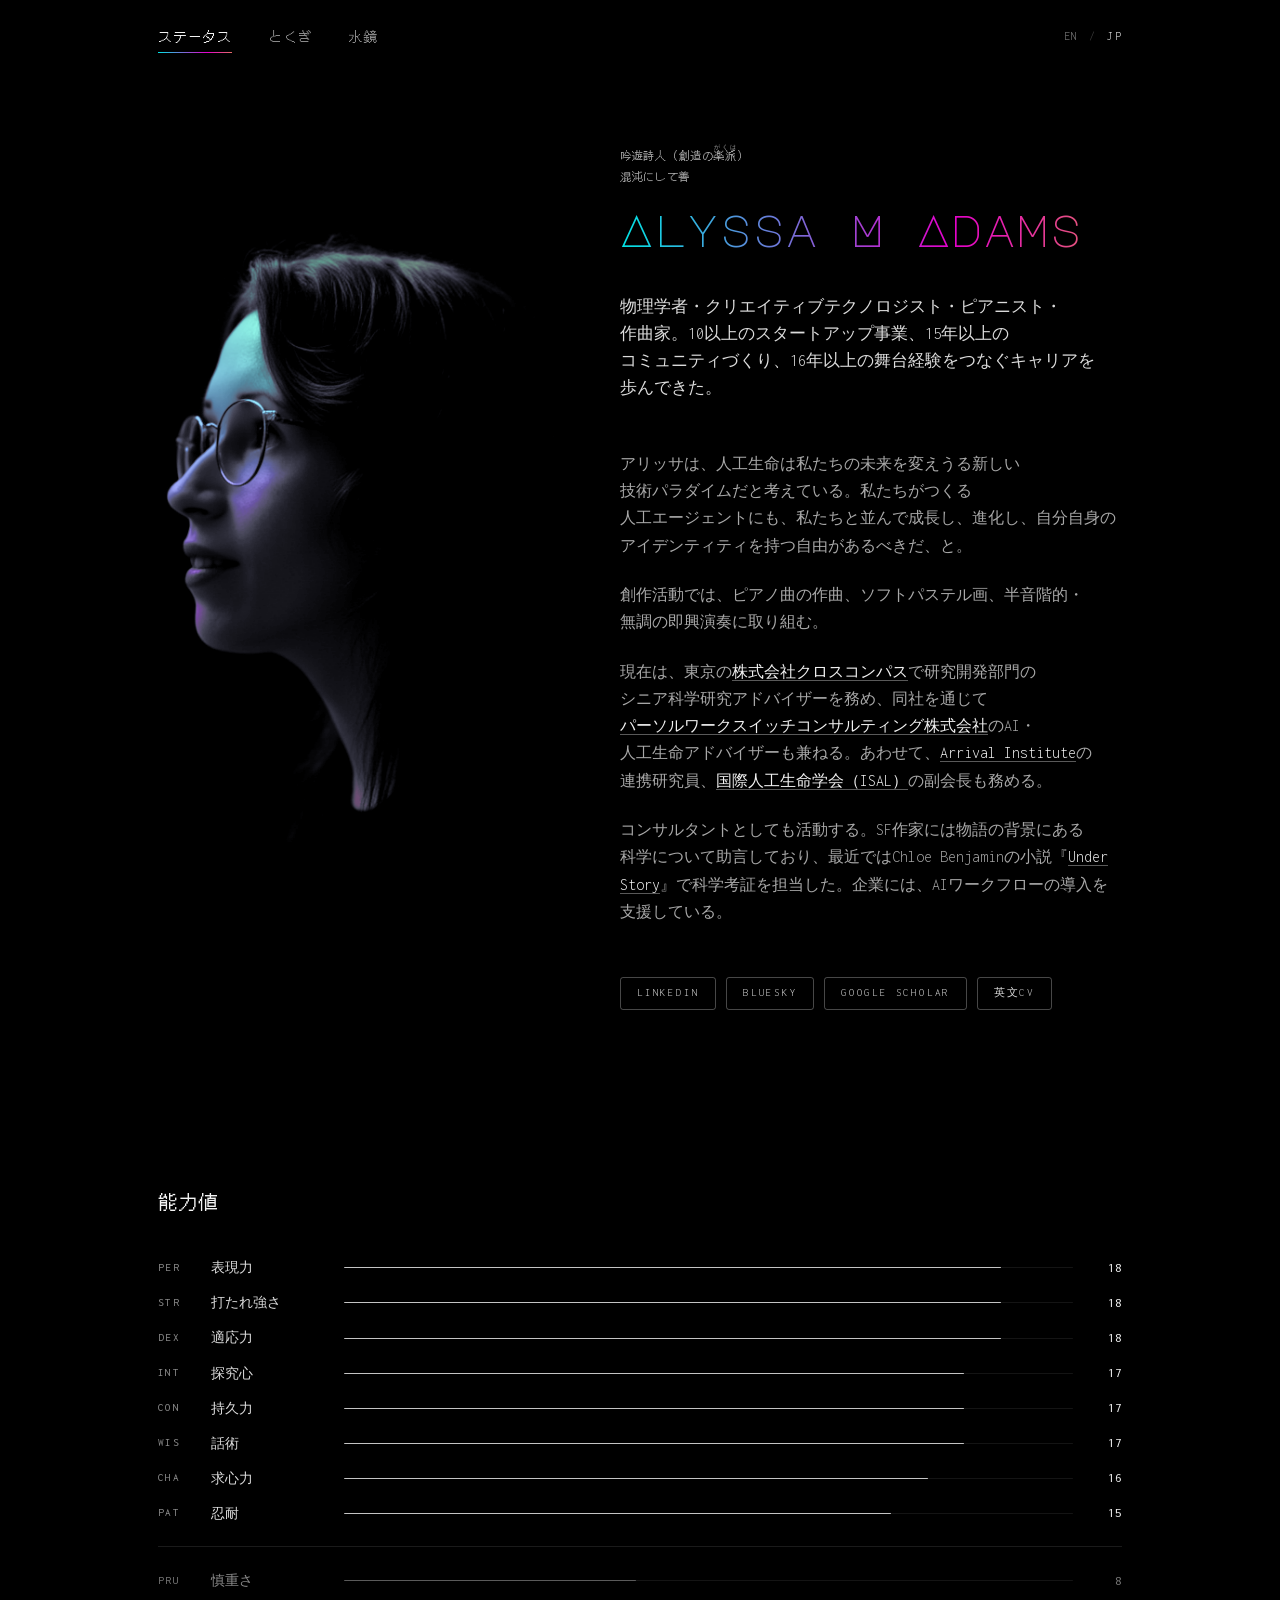
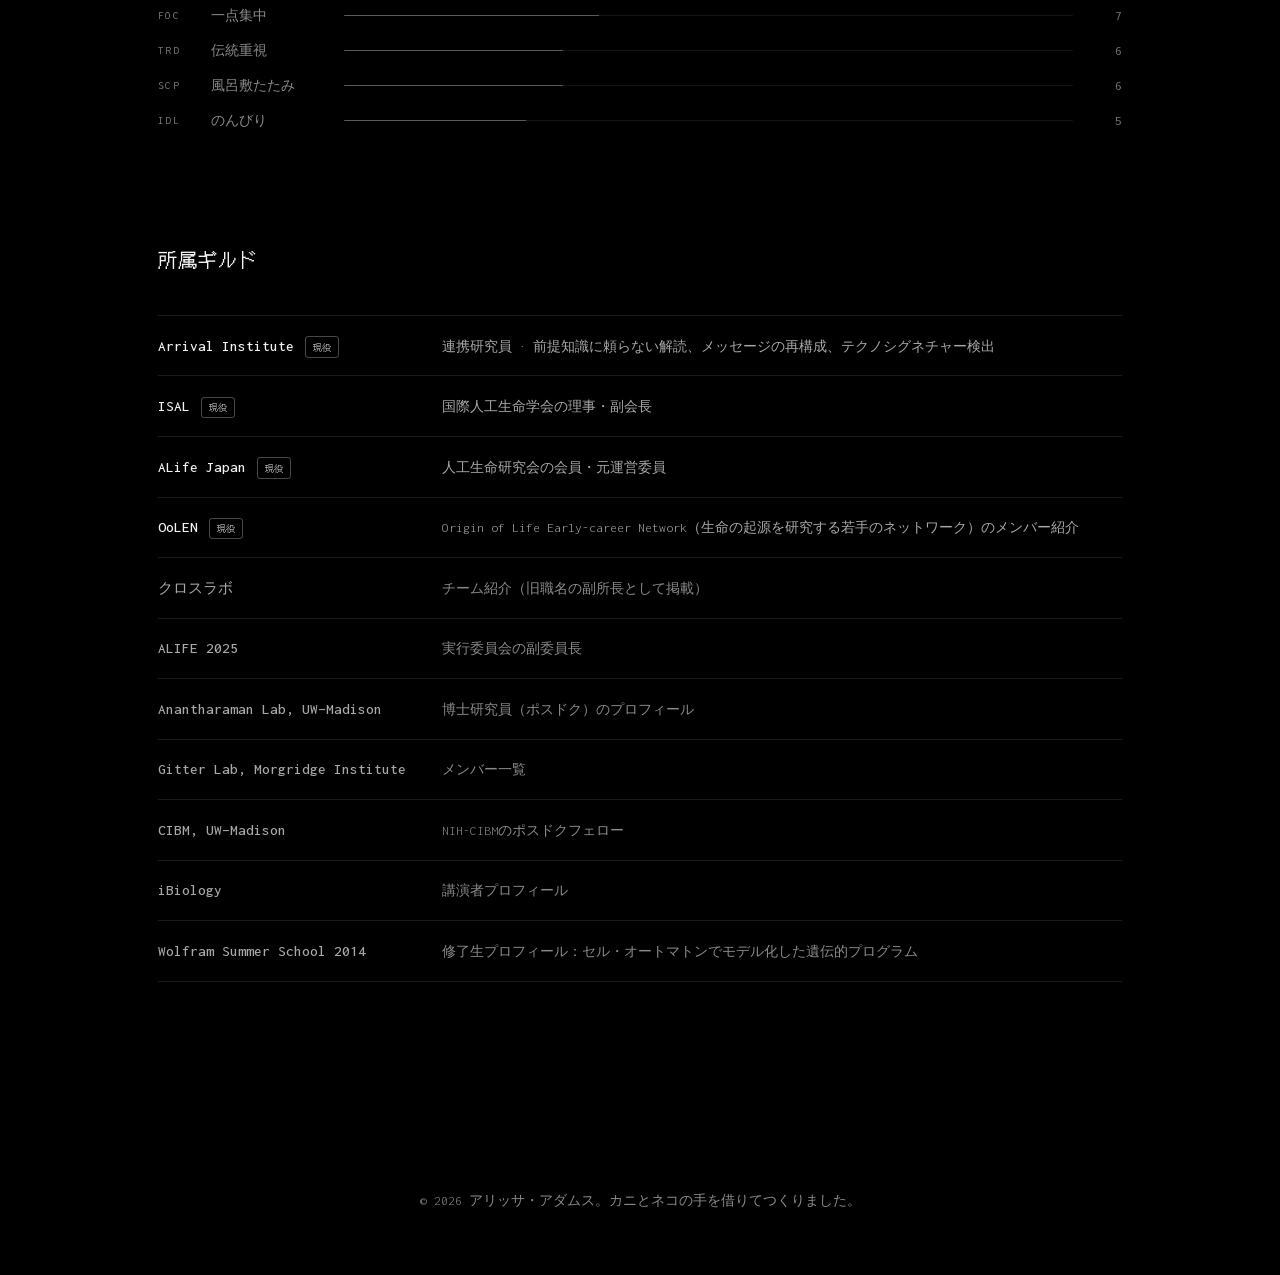
==== commit ff3843d4: "CV links open the PDF in the same tab - Firefox on iPhone opened the CV in a new tab that stayed on " ====
--- a/ja/index.html
+++ b/ja/index.html
@@ -111,7 +111,7 @@
                     <a href="https://www.linkedin.com/in/alyssa-adams/" class="link-badge" target="_blank" rel="noopener">LinkedIn</a>
                     <a href="https://bsky.app/profile/alyssa-m-adams.bsky.social" class="link-badge" target="_blank" rel="noopener">Bluesky</a>
                     <a href="https://scholar.google.com/citations?user=KzspA6sAAAAJ&amp;hl=en" class="link-badge" target="_blank" rel="noopener">Google Scholar</a>
-                    <a href="../cv/resume.pdf" class="link-badge" target="_blank" rel="noopener" hreflang="en">英文CV</a>
+                    <a href="../cv/resume.pdf" class="link-badge" hreflang="en">英文CV</a>
                 </div>
             </div>
         </div>
--- a/css/style.css
+++ b/css/style.css
@@ -81,6 +81,8 @@
     --border: var(--rule);
     --border-gold: var(--rule);
     --signature: linear-gradient(90deg, #00e5e5, #e500cc 55%, #e5d800);
+    /* The same colours as a seamless loop (ends where it starts) for the flowing highlights */
+    --signature-loop: linear-gradient(90deg, #00e5e5, #e500cc 33%, #e5d800 67%, #00e5e5);
     /* One label style for every tag, date, badge and meta line */
     --label-size: 0.7rem;
     --label-track: 0.16em;
@@ -164,9 +166,12 @@
     color: var(--ink);
 }
 
-/* The current page gets the one static CMY hairline outside the portrait and name */
+/* The current page gets a CMY hairline that slowly flows sideways, like the name.
+   It is a background on the border row (the border itself stays transparent), so it
+   can move; under reduced motion it holds still. */
 .nav-link.active {
-    border-image: var(--signature) 1;
+    background: var(--signature-loop) 0 100% / 200% 1px repeat-x border-box;
+    animation: signatureFlow 8s linear infinite;
 }
 
 /* --- Section Titles --- */
@@ -291,16 +296,17 @@
     font-weight: 400;
     line-height: 1.1;
     margin-bottom: 2.5rem;
-    /* CMY shown once across the name, held still */
-    background: var(--signature);
+    /* CMY across the name, slowly flowing sideways (held still under reduced motion) */
+    background: var(--signature-loop) 0 0 / 200% 100% repeat-x;
     -webkit-background-clip: text;
     -webkit-text-fill-color: transparent;
     background-clip: text;
-}
-
-@keyframes cmykShift {
-    0% { background-position: 0% 50%; }
-    100% { background-position: 300% 50%; }
+    animation: signatureFlow 8s linear infinite;
+}
+
+/* One full tile of the 200%-wide C→M→Y→C loop per cycle, so it never jumps */
+@keyframes signatureFlow {
+    to { background-position-x: -200%; }
 }
 
 .hero-title {
@@ -2140,6 +2146,43 @@
     height: auto;
 }
 
+/* The engraving lights up in CMY around the pointer (fx.js adds .banner-glow and
+   moves --mx/--my). A turning colour wheel centred on the pointer is multiplied over
+   the image, so the light lines take its colour and the black stays black. */
+.banner-plate {
+    position: relative;
+    isolation: isolate;
+}
+
+@property --banner-spin {
+    syntax: '<angle>';
+    inherits: false;
+    initial-value: 0deg;
+}
+
+.banner-glow {
+    position: absolute;
+    inset: 0;
+    pointer-events: none;
+    background: conic-gradient(from var(--banner-spin) at var(--mx, 50%) var(--my, 50%),
+        #00e5e5, #e500cc, #e5d800, #00e5e5);
+    mix-blend-mode: multiply;
+    -webkit-mask-image: radial-gradient(circle 190px at var(--mx, 50%) var(--my, 50%), #000 20%, transparent 100%);
+    mask-image: radial-gradient(circle 190px at var(--mx, 50%) var(--my, 50%), #000 20%, transparent 100%);
+    opacity: 0;
+    transition: opacity 0.6s ease;
+    animation: banner-spin 5s linear infinite paused;
+}
+
+.banner-plate.is-lit .banner-glow {
+    opacity: 1;
+    animation-play-state: running;
+}
+
+@keyframes banner-spin {
+    to { --banner-spin: 360deg; }
+}
+
 .abilities-banner + .abilities-section {
     margin-top: 2rem;
 }
